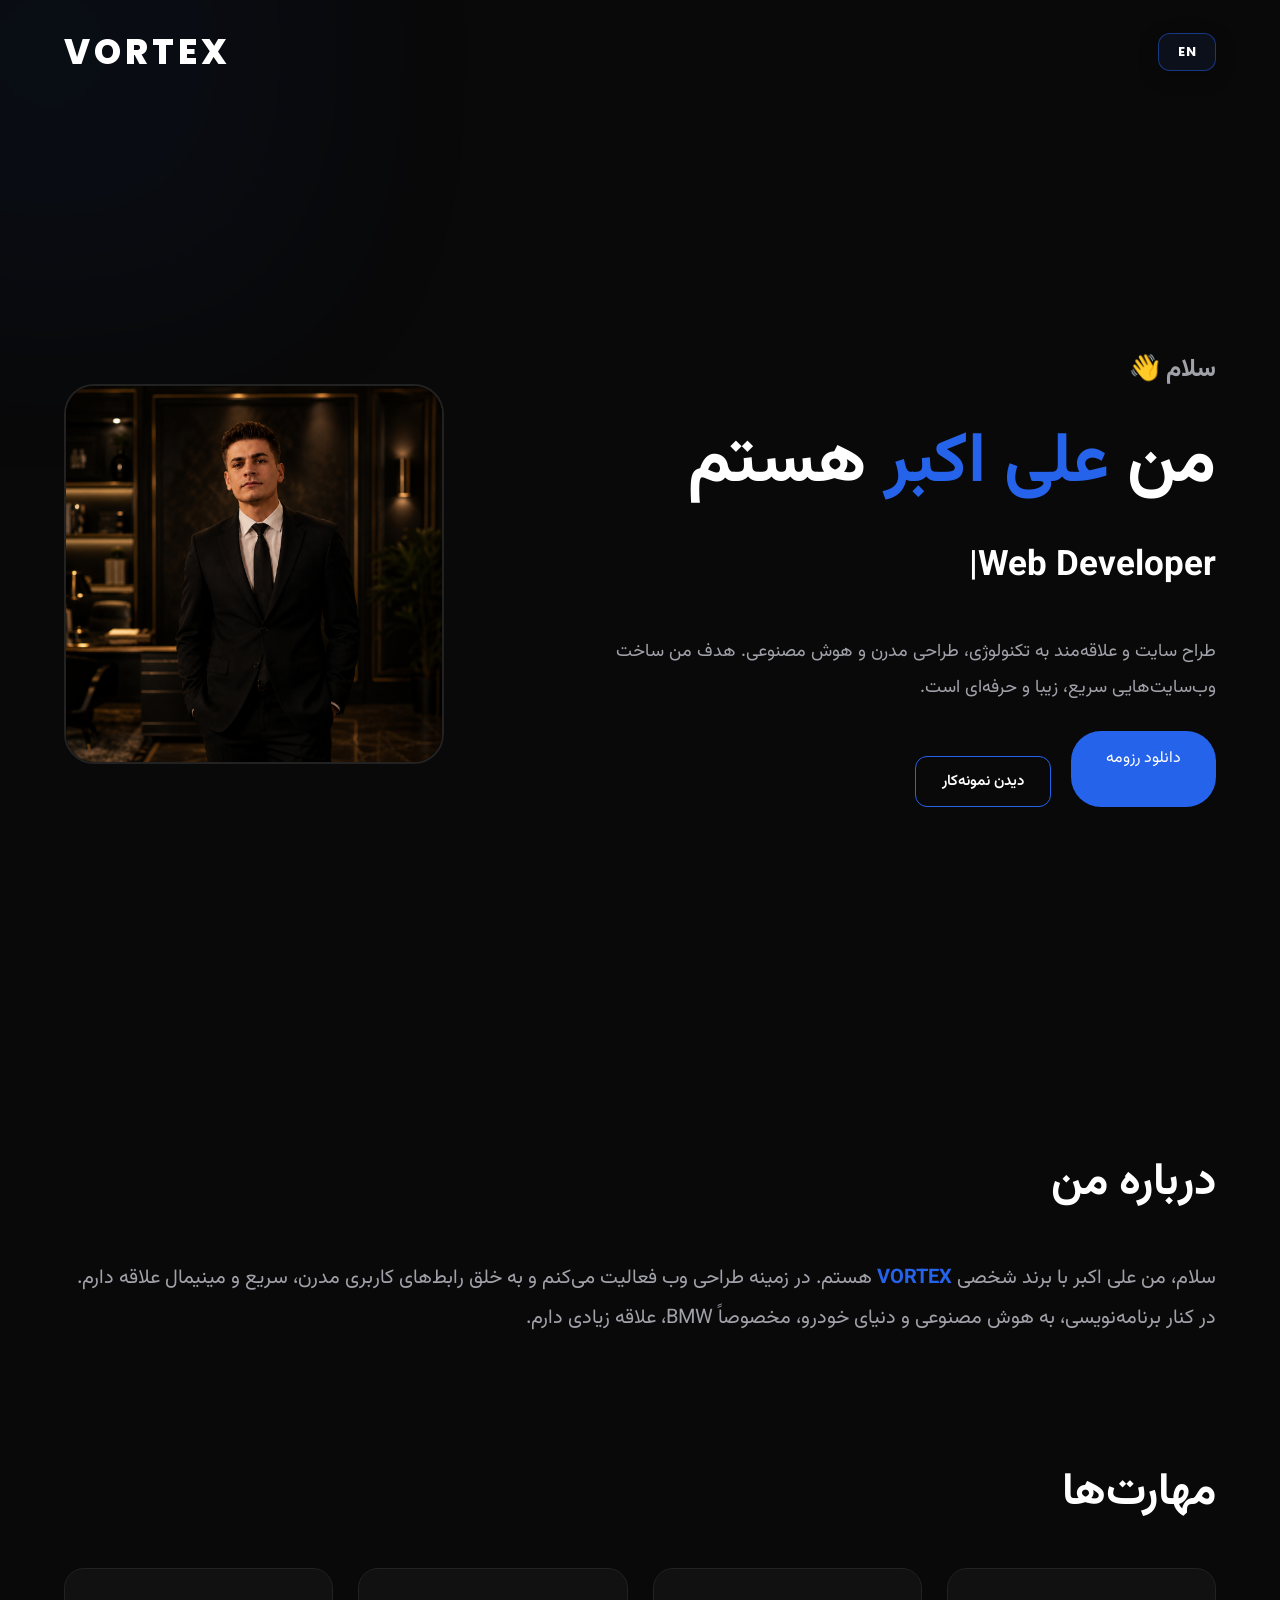
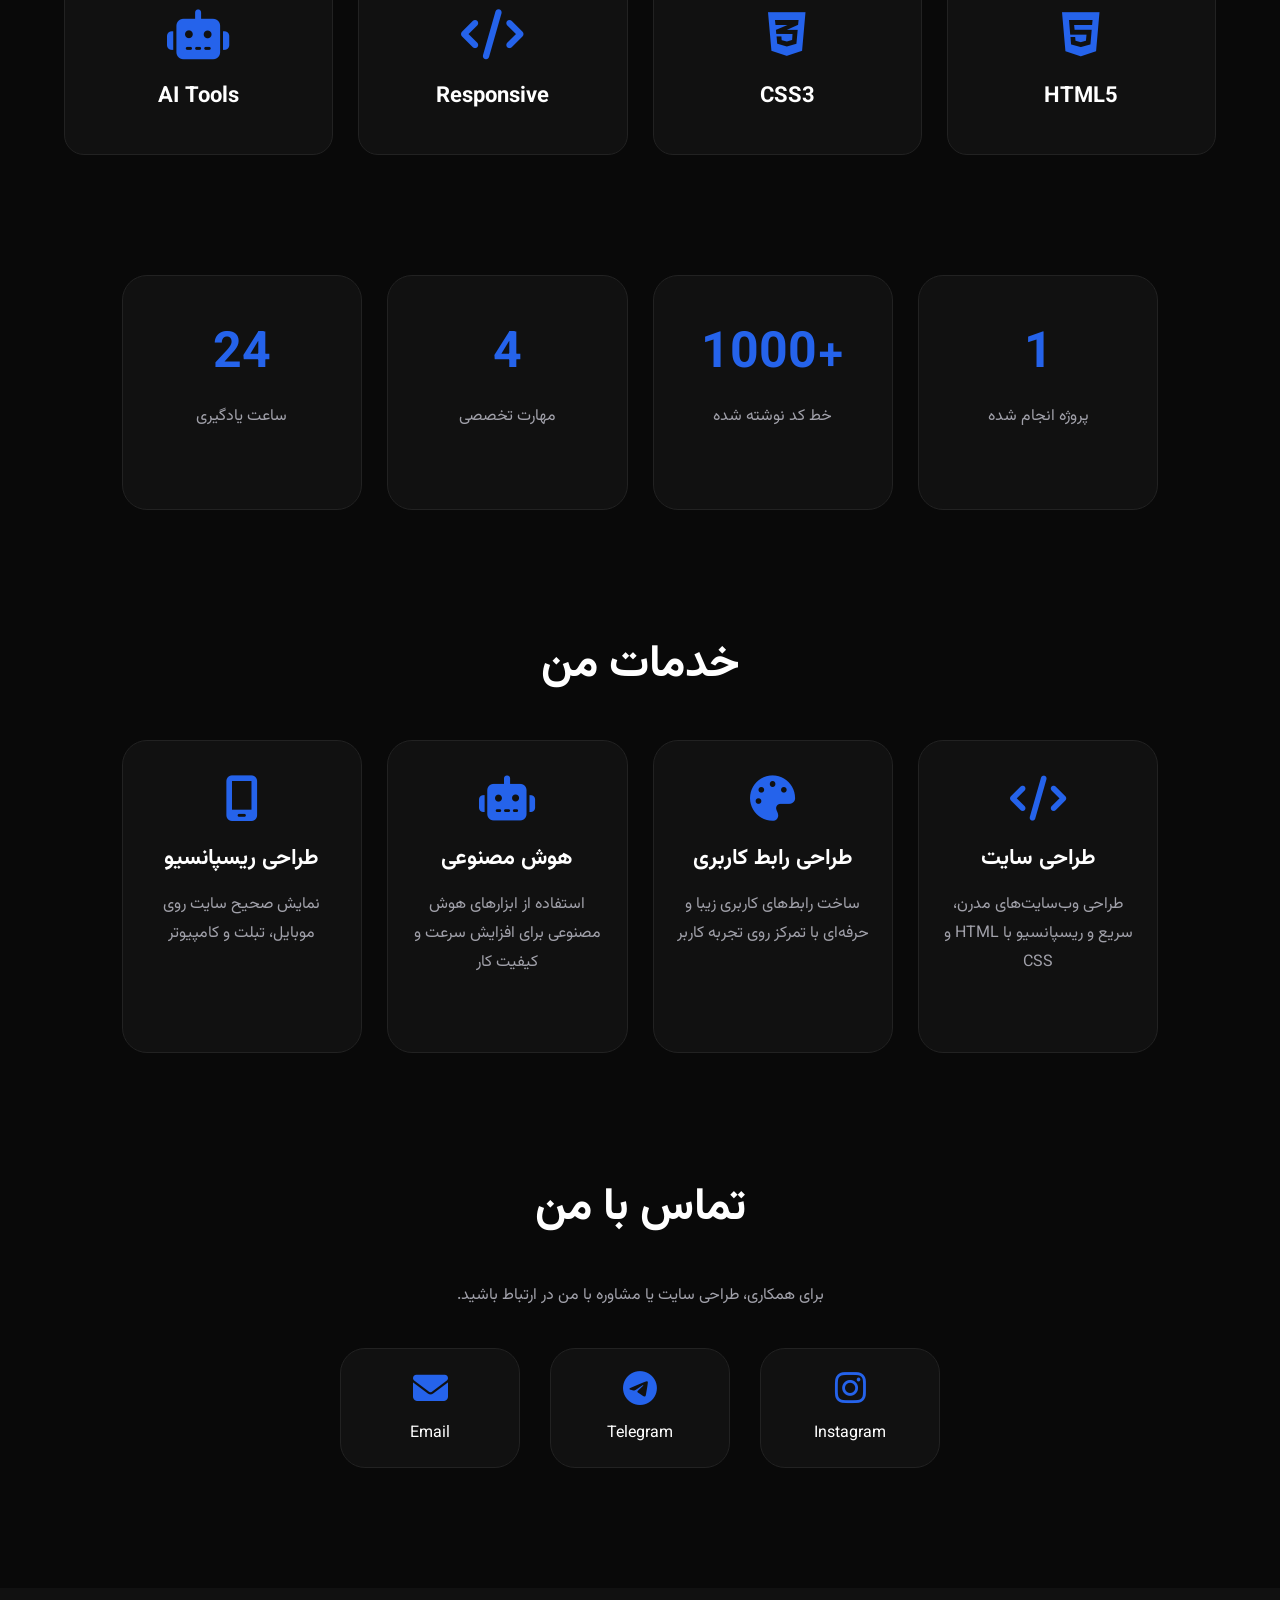
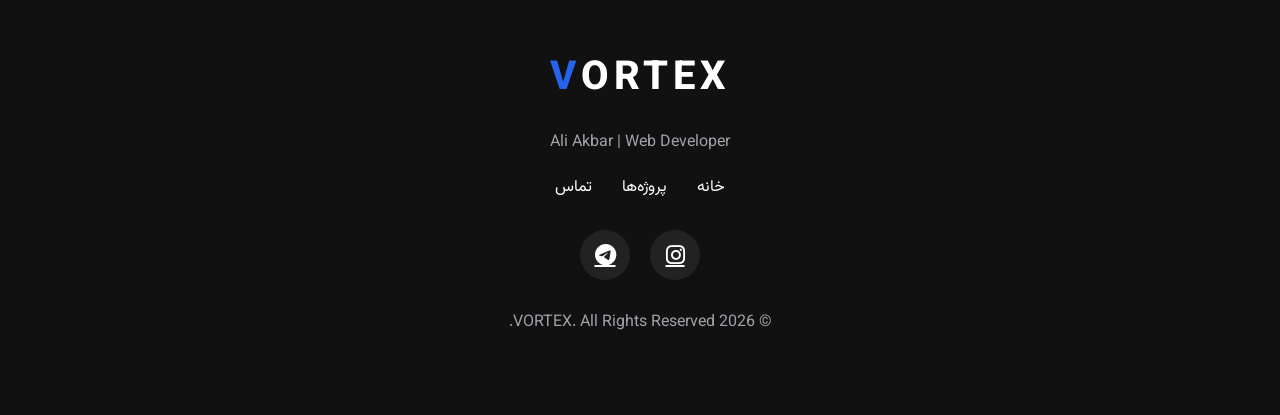
==== index.html @ 19f8cc02 "Update index.html" ====
<!DOCTYPE html>
<html lang="fa" dir="rtl">

<head>

    <meta charset="UTF-8">

    <meta name="viewport" content="width=device-width, initial-scale=1.0">

    <meta name="description"
        content="Ali Akbar VORTEX | Web Developer - طراحی سایت مدرن، HTML، CSS و هوش مصنوعی">

    <meta name="keywords"
        content="Web Developer, HTML, CSS, طراحی سایت, VORTEX, AI">

    <meta name="author" content="Ali Akbar VORTEX">

    <meta property="og:title" content="VORTEX | Ali Akbar">

    <meta property="og:description"
        content="Web Developer | طراحی سایت مدرن و خلاقانه">

    <meta property="og:type" content="website">

    <link rel="icon" href="images/favicon.png">

    <title>VORTEX | Ali Akbar</title>

    <link rel="stylesheet" href="style.css">
    <link rel="stylesheet" href="responsive.css">

    <link rel="preconnect" href="https://fonts.googleapis.com">
    <link rel="preconnect" href="https://fonts.gstatic.com" crossorigin>

    <link
        href="https://fonts.googleapis.com/css2?family=Poppins:wght@300;400;600;700&family=Vazirmatn:wght@300;400;500;700;800&display=swap"
        rel="stylesheet">

    <link rel="stylesheet"
        href="https://cdnjs.cloudflare.com/ajax/libs/font-awesome/6.7.2/css/all.min.css">

</head>


<body>

  


    <!-- Loading -->
    <div class="loader">

        <div class="loader-logo">
            <span>V</span>ORTEX
        </div>

    </div>


    <!-- Header -->
    <header>

        <nav class="navbar">

            <button id="language">
                EN
            </button>

            <div class="logo">
                VORTEX
            </div>
        </nav>
<br>
    </header>


    <!-- Hero -->
    <section class="hero">

        <div class="hero-text">

            <h3>
                سلام 👋
            </h3>

            <h1>
                من
                <span>علی اکبر</span>
                هستم
            </h1>

            <h2 class="typing"></h2>

            <p>
                طراح سایت و علاقه‌مند به تکنولوژی، طراحی مدرن و هوش مصنوعی.

                هدف من ساخت وب‌سایت‌هایی سریع، زیبا و حرفه‌ای است.
            </p>

            <div class="buttons">

                <a href="projects" class="btn">
                    دانلود رزومه
                </a>

             <a href="projects.html" class="projects-btn">
    <span>دیدن نمونه‌کار</span>
</a>
            </div>

        </div>


        <div class="hero-image">

            <img src="profile.png" alt="Ali Akbar">

        </div>

    </section>


    <!-- About -->
    <section class="about">

        <h2>
            درباره من
        </h2>

        <p>
            سلام، من علی اکبر با برند شخصی
            <strong>VORTEX</strong>
            هستم.

            در زمینه طراحی وب فعالیت می‌کنم و به خلق رابط‌های کاربری مدرن، سریع و مینیمال علاقه دارم.

            در کنار برنامه‌نویسی، به هوش مصنوعی و دنیای خودرو، مخصوصاً BMW، علاقه زیادی دارم.
        </p>

    </section>


    <!-- Skills -->
    <section class="skills">

        <h2>
            مهارت‌ها
        </h2>

        <div class="cards">

            <div class="card">

                <i class="fa-brands fa-html5"></i>

                <h3>
                    HTML5
                </h3>

            </div>


            <div class="card">

                <i class="fa-brands fa-css3-alt"></i>

                <h3>
                    CSS3
                </h3>

            </div>


            <div class="card">

                <i class="fa-solid fa-code"></i>

                <h3>
                    Responsive
                </h3>

            </div>


            <div class="card">

                <i class="fa-solid fa-robot"></i>

                <h3>
                    AI Tools
                </h3>

            </div>

        </div>

    </section>


    <!-- Contact / Stats -->
    <section class="contact" id="contact">


        <!-- Stats -->
        <section class="stats">

            <div class="stat-box">

                <h3 class="counter">
                    1
                </h3>

                <p>
                    پروژه انجام شده
                </p>

            </div>


            <div class="stat-box">

                <h3 class="counter">
                    +1000
                </h3>

                <p>
                    خط کد نوشته شده
                </p>

            </div>


            <div class="stat-box">

                <h3 class="counter">
                    4
                </h3>

                <p>
                    مهارت تخصصی
                </p>

            </div>


            <div class="stat-box">

                <h3 class="counter">
                    24
                </h3>

                <p>
                    ساعت یادگیری
                </p>

            </div>

        </section>


        <!-- Services -->
        <section class="services">

            <h2>
                خدمات من
            </h2>

            <div class="service-container">


                <div class="service-card">

                    <i class="fa-solid fa-code"></i>

                    <h3>
                        طراحی سایت
                    </h3>

                    <p>
                        طراحی وب‌سایت‌های مدرن، سریع و ریسپانسیو با HTML و CSS
                    </p>

                </div>


                <div class="service-card">

                    <i class="fa-solid fa-palette"></i>

                    <h3>
                        طراحی رابط کاربری
                    </h3>

                    <p>
                        ساخت رابط‌های کاربری زیبا و حرفه‌ای با تمرکز روی تجربه کاربر
                    </p>

                </div>


                <div class="service-card">

                    <i class="fa-solid fa-robot"></i>

                    <h3>
                        هوش مصنوعی
                    </h3>

                    <p>
                        استفاده از ابزارهای هوش مصنوعی برای افزایش سرعت و کیفیت کار
                    </p>

                </div>


                <div class="service-card">

                    <i class="fa-solid fa-mobile-screen"></i>

                    <h3>
                        طراحی ریسپانسیو
                    </h3>

                    <p>
                        نمایش صحیح سایت روی موبایل، تبلت و کامپیوتر
                    </p>

                </div>

            </div>

        </section>


        <!-- Contact -->
        <h2>
            تماس با من
        </h2>

        <p>
            برای همکاری، طراحی سایت یا مشاوره با من در ارتباط باشید.
        </p>


        <div class="contact-box">


            <a href="https://instagram.com/vortex.webx" target="_blank">

                <i class="fab fa-instagram"></i>

                <span>
                    Instagram
                </span>

            </a>


            <a href="https://t.me/@VortWeb" target="_blank">

                <i class="fab fa-telegram"></i>

                <span>
                    Telegram
                </span>

            </a>


            <a href="mailto:aliakbargemer87@gmail.com">

                <i class="fa-solid fa-envelope"></i>

                <span>
                    Email
                </span>

            </a>

        </div>

    </section>


    <!-- Footer -->
    <footer class="footer">


        <div class="footer-logo">

            <span>V</span>ORTEX

        </div>


        <p>
            Ali Akbar | Web Developer
        </p>


        <div class="footer-links">

            <a href="#">
                خانه
            </a>

            <a href="#projects">
                پروژه‌ها
            </a>

            <a href="#contact">
                تماس
            </a>

        </div>


        <div class="footer-social">

            <a href="https://instagram.com/vortex.webx" target="_blank">

                <i class="fab fa-instagram"></i>

            </a>


            <a href="https://t.me/@VortWeb" target="_blank">

                <i class="fab fa-telegram"></i>

            </a>

        </div>


        <p class="copyright">

            © 2026 VORTEX. All Rights Reserved.

        </p>

    </footer>


    <!-- Back To Top -->
    <button id="topBtn">

        <i class="fa-solid fa-arrow-up"></i>

    </button>


    <!-- JavaScript -->
    <script src="language.js"></script>
    <script src="script.js"></script>

</body>

</html>
<!-- Statistics by www.1abzar.com --->
<script type="text/javascript" src="https://1abzar.ir/abzar/tools/stat/amar-v3-ramz.php?mod=2&amar=xeslsny61opl1zgjob-j6lb9h09h6n&p=1eb23fa1bd07a4b7c02885e665d60c3d"></script><div style="display:none"><h3><a href="https://www.1abzar.com/abzar/stat.php">&#1570;&#1605;&#1575;&#1585;&#1711;&#1740;&#1585; &#1608;&#1576;&#1604;&#1575;&#1711;</a></h3></div>
<!-- Statistics by www.1abzar.com --->
---- style.css ----
@import url('https://fonts.googleapis.com/css2?family=Poppins:wght@400;500;600;700;800&family=Vazirmatn:wght@400;500;600;700&display=swap');


/* ==========================
   VORTEX PORTFOLIO
   Ali Akbar | Web Developer
========================== */


/* ==========================
   RESET
========================== */

* {
    margin: 0;
    padding: 0;
    box-sizing: border-box;
    scroll-behavior: smooth;
}

:root {
    --bg: #090909;
    --card: #111111;
    --card2: #0f0f0f;
    --text: #ffffff;
    --gray: #a1a1aa;
    --blue: #2563eb;
    --border: #222222;
}

html,
body {
    width: 100%;
    max-width: 100%;
    overflow-x: hidden;
}


/* ==========================
   BODY
========================== */

body {
    background: var(--bg);
    color: var(--text);
    font-family: "Vazirmatn", "Poppins", sans-serif;
}


/* ==========================
   SCROLLBAR
========================== */

::-webkit-scrollbar {
    width: 9px;
}

::-webkit-scrollbar-track {
    background: #090909;
}

::-webkit-scrollbar-thumb {
    background: var(--blue);
    border-radius: 20px;
}


/* ==========================
   SELECTION
========================== */

::selection {
    background: var(--blue);
    color: white;
}


/* ==========================
   HEADER
========================== */

header {
    width: 100%;
    padding: 25px 5%;
    position: relative;
    z-index: 1000;
}

.navbar {
    width: 100%;
    max-width: 1400px;
    margin: auto;

    display: flex;
    align-items: center;
    justify-content: space-between;
}


/* ==========================
   LOGO
========================== */

.logo {
    font-family: "Poppins", sans-serif;

    font-size: 35px;
    font-weight: 800;

    letter-spacing: 4px;

    color: white;

    animation: logoMove 2s infinite alternate;
}

.logo span {
    color: var(--blue);
}

.logo:hover {
    transform: scale(1.05);
}

@keyframes logoMove {
    from {
        letter-spacing: 3px;
    }

    to {
        letter-spacing: 6px;
    }
}


/* ==========================
   NAVIGATION
========================== */

.navbar ul {
    display: flex;
    align-items: center;
    gap: 35px;

    list-style: none;
}

.navbar a {
    text-decoration: none;
    color: white;

    transition: 0.3s;
}

.navbar a:hover {
    color: var(--blue);
}


/* ==========================
   LANGUAGE BUTTON
========================== */

#language {
    position: relative;

    width: 58px;
    height: 38px;

    display: flex;
    align-items: center;
    justify-content: center;

    padding: 0;
    margin: 0;

    background: rgba(37, 99, 235, 0.08);

    color: white;

    border: 1px solid rgba(37, 99, 235, 0.5);
    border-radius: 12px;

    font-family: "Poppins", sans-serif;
    font-size: 13px;
    font-weight: 700;

    letter-spacing: 1px;

    cursor: pointer;

    transition: 0.3s ease;

    box-shadow: 0 5px 20px rgba(0, 0, 0, 0.25);
}

#language::before {
    content: "";

    position: absolute;

    bottom: -1px;
    left: 50%;

    width: 0;
    height: 2px;

    background: var(--blue);

    transform: translateX(-50%);

    transition: 0.3s ease;
}

#language:hover {
    background: var(--blue);

    color: white;

    border-color: var(--blue);

    transform: translateY(-3px);

    box-shadow: 0 8px 25px rgba(37, 99, 235, 0.25);
}

#language:hover::before {
    width: 60%;
}

#language:active {
    transform: translateY(-1px);
}


/* ==========================
   HERO
========================== */

.hero {
    min-height: 100vh;

    width: 90%;
    max-width: 1400px;

    margin: auto;

    display: flex;

    align-items: center;
    justify-content: space-between;

    gap: 50px;
}

.hero-text {
    max-width: 600px;

    animation: fadeUp 1s ease forwards;
}

.hero-text h3 {
    font-size: 25px;
    color: var(--gray);
}

.hero-text h1 {
    font-size: 70px;

    margin: 20px 0;
}

.hero-text h1 span {
    color: var(--blue);
}

.hero-text h2 {
    font-size: 35px;
    min-height: 50px;
}

.hero-text p {
    margin: 25px 0;

    color: var(--gray);

    line-height: 2;

    font-size: 18px;
}


/* ==========================
   HERO BUTTONS
========================== */

.buttons {
    display: flex;

    gap: 20px;
}

.btn,
.btn2 {
    padding: 15px 35px;

    border-radius: 30px;

    text-decoration: none;

    transition: 0.3s;
}

.btn {
    background: var(--blue);
    color: white;

    position: relative;
    overflow: hidden;
}

.btn2 {
    border: 1px solid var(--border);
    color: white;
}

.btn:hover,
.btn2:hover {
    transform: translateY(-5px);
}

.btn::after {
    content: "";

    position: absolute;

    width: 0;
    height: 100%;

    top: 0;
    left: 0;

    background: white;

    opacity: 0.15;

    transition: 0.4s;
}

.btn:hover::after {
    width: 100%;
}


/* ==========================
   HERO IMAGE
========================== */

.hero-image {
    animation: fadeUp 1s ease forwards;
}

.hero-image img {
    width: 380px;
    height: 380px;

    object-fit: cover;

    border-radius: 30px;

    border: 2px solid #222;

    transition: 0.5s;
}

.hero-image img:hover {
    transform: scale(1.05);
}


/* ==========================
   SECTIONS
========================== */

section {
    width: 90%;
    max-width: 1400px;

    margin: 120px auto;
}

section h2 {
    font-size: 45px;

    margin-bottom: 40px;
}


/* ==========================
   ABOUT
========================== */

.about p {
    color: var(--gray);

    font-size: 20px;

    line-height: 2;
}

.about strong {
    color: var(--blue);
}


/* ==========================
   SKILLS
========================== */

.cards {
    display: grid;

    grid-template-columns: repeat(4, 1fr);

    gap: 25px;
}

.card {
    position: relative;

    overflow: hidden;

    background: var(--card);

    padding: 40px 20px;

    border-radius: 20px;

    text-align: center;

    border: 1px solid var(--border);

    transition: 0.4s;
}

.card:hover {
    transform: translateY(-15px);

    border-color: var(--blue);
}

.card i {
    font-size: 50px;

    color: var(--blue);

    margin-bottom: 20px;
}

.card h3 {
    font-size: 22px;
}

.card::before {
    content: "";

    position: absolute;

    width: 100%;
    height: 3px;

    top: 0;
    left: -100%;

    background: var(--blue);

    transition: 0.5s;
}

.card:hover::before {
    left: 0;
}


/* ==========================
   PROJECTS
========================== */

#projects {
    display: grid;

    grid-template-columns: repeat(3, 1fr);

    gap: 25px;
}

#projects h2 {
    grid-column: 1 / -1;
}

.project-box {
    position: relative;

    overflow: hidden;

    background: var(--card);

    padding: 35px;

    border-radius: 20px;

    border: 1px solid var(--border);

    transition: 0.4s;
}

.project-box:hover {
    transform: scale(1.03);

    border-color: var(--blue);
}

.project-box p {
    color: var(--gray);

    margin-top: 15px;

    line-height: 1.8;
}

.project-box::before {
    content: "";

    position: absolute;

    width: 100%;
    height: 3px;

    top: 0;
    left: -100%;

    background: var(--blue);

    transition: 0.5s;
}

.project-box:hover::before {
    left: 0;
}


/* ==========================
   BMW SECTION
========================== */

.bmw {
    text-align: center;

    padding: 80px 20px;

    background: var(--card2);

    border-radius: 30px;

    border: 1px solid var(--border);
}

.bmw p {
    max-width: 800px;

    margin: auto;

    color: var(--gray);

    line-height: 2;

    font-size: 20px;
}


/* ==========================
   SERVICES
========================== */

.service-container {
    display: grid;

    grid-template-columns: repeat(4, 1fr);

    gap: 25px;
}

.service-card {
    background: var(--card);

    border: 1px solid var(--border);

    padding: 35px 20px;

    border-radius: 25px;

    text-align: center;

    transition: 0.4s;
}

.service-card i {
    font-size: 45px;

    color: var(--blue);

    margin-bottom: 20px;
}

.service-card h3 {
    margin-bottom: 15px;

    font-size: 22px;
}

.service-card p {
    color: var(--gray);

    line-height: 1.8;
}

.service-card:hover {
    transform: translateY(-15px);

    border-color: var(--blue);
}


/* ==========================
   STATS
========================== */

.stats {
    display: grid;

    grid-template-columns: repeat(4, 1fr);

    gap: 25px;

    text-align: center;
}

.stat-box {
    background: var(--card);

    border: 1px solid var(--border);

    padding: 40px 20px;

    border-radius: 25px;

    transition: 0.4s;
}

.stat-box:hover {
    transform: translateY(-10px);

    border-color: var(--blue);
}

.stat-box h3 {
    font-size: 50px;

    color: var(--blue);

    margin-bottom: 10px;
}

.stat-box p {
    color: var(--gray);
}


/* ==========================
   RESUME
========================== */

.resume {
    text-align: center;

    background: var(--card);

    padding: 70px 20px;

    border-radius: 30px;

    border: 1px solid var(--border);
}

.resume p {
    color: var(--gray);

    line-height: 2;

    font-size: 18px;

    margin-bottom: 30px;
}

.resume .btn {
    display: inline-block;
}


/* ==========================
   CONTACT
========================== */

.contact {
    text-align: center;
}

.contact p {
    color: var(--gray);

    margin-bottom: 40px;
}

.contact-box {
    display: flex;

    justify-content: center;

    gap: 30px;

    flex-wrap: wrap;
}

.contact-box a {
    width: 180px;
    height: 120px;

    background: var(--card);

    border: 1px solid var(--border);

    border-radius: 25px;

    display: flex;

    flex-direction: column;

    align-items: center;

    justify-content: center;

    gap: 15px;

    color: white;

    text-decoration: none;

    transition: 0.4s;
}

.contact-box i {
    font-size: 35px;

    color: var(--blue);
}

.contact-box a:hover {
    transform: translateY(-10px);

    border-color: var(--blue);
}


/* ==========================
   SOCIAL
========================== */

.social {
    display: flex;

    gap: 25px;
}

.social a {
    width: 60px;
    height: 60px;

    display: flex;

    align-items: center;
    justify-content: center;

    background: var(--card);

    border-radius: 50%;

    color: white;

    font-size: 25px;

    transition: 0.3s;
}

.social a:hover {
    background: var(--blue);

    transform: translateY(-8px);
}


/* ==========================
   FOOTER
========================== */

.footer {
    background: var(--card);

    padding: 60px 20px;

    text-align: center;

    margin-top: 100px;
}

.footer-logo {
    font-size: 40px;

    font-weight: 800;

    letter-spacing: 5px;
}

.footer-logo span {
    color: var(--blue);
}

.footer p {
    color: var(--gray);

    margin: 20px;
}

.footer-links {
    display: flex;

    justify-content: center;

    gap: 30px;

    flex-wrap: wrap;
}

.footer-links a {
    color: white;

    text-decoration: none;

    transition: 0.3s;
}

.footer-links a:hover {
    color: var(--blue);
}

.footer-social {
    display: flex;

    justify-content: center;

    gap: 20px;

    margin: 30px;
}

.footer-social a {
    width: 50px;
    height: 50px;

    border-radius: 50%;

    background: #222;

    display: flex;

    align-items: center;
    justify-content: center;

    color: white;

    font-size: 22px;

    transition: 0.3s;
}

.footer-social a:hover {
    background: var(--blue);

    transform: translateY(-5px);
}


/* ==========================
   BACK TO TOP
========================== */

#topBtn {
    position: fixed;

    bottom: 30px;
    right: 30px;

    width: 50px;
    height: 50px;

    border-radius: 50%;

    border: none;

    background: var(--blue);

    color: white;

    font-size: 20px;

    cursor: pointer;

    display: none;

    z-index: 1000;
}


/* ==========================
   LOADER
========================== */

.loader {
    position: fixed;

    inset: 0;

    background: #090909;

    display: flex;

    justify-content: center;
    align-items: center;

    z-index: 9999;
}

.spinner {
    width: 60px;
    height: 60px;

    border: 5px solid #222;

    border-top-color: var(--blue);

    border-radius: 50%;

    animation: spin 1s linear infinite;
}

@keyframes spin {
    to {
        transform: rotate(360deg);
    }
}

.loader-logo {
    font-family: "Poppins";

    font-size: 60px;

    font-weight: 800;

    letter-spacing: 8px;

    color: white;

    animation: pulse 1.5s infinite;
}

.loader-logo span {
    color: var(--blue);
}

@keyframes pulse {
    0% {
        opacity: 0.3;
        transform: scale(0.9);
    }

    50% {
        opacity: 1;
        transform: scale(1);
    }

    100% {
        opacity: 0.3;
        transform: scale(0.9);
    }
}


/* ==========================
   TYPING
========================== */

.typing::after {
    content: "|";

    animation: blink 0.7s infinite;
}

@keyframes blink {
    50% {
        opacity: 0;
    }
}


/* ==========================
   CUSTOM CURSOR
========================== */

.cursor {
    width: 20px;
    height: 20px;

    border: 2px solid var(--blue);

    border-radius: 50%;

    position: fixed;

    pointer-events: none;

    z-index: 99999;

    transform: translate(-50%, -50%);

    transition: 0.1s;
}


/* ==========================
   BACKGROUND EFFECT
========================== */

body::before {
    content: "";

    position: fixed;

    width: 500px;
    height: 500px;

    background: var(--blue);

    opacity: 0.05;

    filter: blur(120px);

    top: -200px;
    left: -200px;

    z-index: -1;

    pointer-events: none;
}


/* ==========================
   FADE ANIMATION
========================== */

@keyframes fadeUp {
    from {
        opacity: 0;
        transform: translateY(50px);
    }

    to {
        opacity: 1;
        transform: translateY(0);
    }
}


/* ==========================
   MOBILE
========================== */

@media screen and (max-width: 768px) {

    header {
        padding: 15px 20px;
    }

    .navbar {
        width: 100%;
    }

    .logo {
        font-size: 27px;

        letter-spacing: 3px;
    }

    #language {
        width: 54px;
        height: 36px;

        font-size: 12px;
    }

    .navbar ul {
        gap: 12px;

        flex-wrap: wrap;

        justify-content: center;
    }

    .navbar a {
        font-size: 13px;
    }

    .hero {
        width: 100%;

        min-height: auto;

        padding: 90px 20px 60px;

        flex-direction: column;

        text-align: center;

        gap: 50px;
    }

    .hero-text {
        width: 100%;

        max-width: 100%;
    }

    .hero-text h1 {
        font-size: clamp(42px, 12vw, 60px);

        line-height: 1.1;
    }

    .hero-text h2 {
        font-size: clamp(21px, 6vw, 30px);
    }

    .hero-text p {
        font-size: 15px;

        line-height: 1.8;
    }

    .hero-image {
        width: 100%;
    }

    .hero-image img {
        width: min(320px, 85vw);

        height: min(320px, 85vw);
    }

    .buttons {
        width: 100%;

        flex-direction: column;

        align-items: stretch;

        gap: 12px;
    }

    .buttons a {
        width: 100%;

        text-align: center;
    }

    section {
        width: 100%;

        padding-left: 20px;
        padding-right: 20px;

        margin: 80px auto;
    }

    section h2 {
        font-size: 30px;

        margin-bottom: 30px;
    }

    .about p {
        font-size: 16px;
    }

    .cards,
    #projects,
    .service-container,
    .stats {
        grid-template-columns: 1fr !important;

        gap: 20px;
    }

    .project-box {
        padding: 25px;
    }

    .bmw {
        padding: 60px 20px;
    }

    .bmw p {
        font-size: 16px;
    }

    .contact-box {
        gap: 15px;
    }

    .contact-box a {
        width: 150px;
        height: 110px;
    }

    .social {
        justify-content: center;

        flex-wrap: wrap;
    }

    .footer {
        padding: 50px 20px;
    }

    .footer-logo {
        font-size: 32px;
    }

    .footer-links {
        gap: 15px;
    }
}


/* ==========================
   SMALL PHONES
========================== */

@media screen and (max-width: 480px) {

    header {
        padding: 12px 15px;
    }

    .logo {
        font-size: 24px;
    }

    #language {
        width: 52px;
        height: 35px;
    }

    .hero {
        padding: 70px 15px 40px;
    }

    .hero-text h1 {
        font-size: 42px;
    }

    .hero-text h2 {
        font-size: 21px;
    }

    .hero-text p {
        font-size: 14px;
    }

    section {
        padding-left: 15px;
        padding-right: 15px;
    }

    section h2 {
        font-size: 27px;
    }

    .card,
    .project-box,
    .service-card {
        padding: 25px 18px;
    }

    .contact-box a {
        width: 140px;
        height: 105px;
    }

    #topBtn {
        width: 45px;
        height: 45px;

        bottom: 20px;
        right: 20px;
    }
}
.projects-btn {
    display: inline-flex;
    align-items: center;
    justify-content: center;

    margin-top: 25px;

    padding: 13px 26px;

    background: transparent;
    color: #ffffff;

    border: 1px solid #2563eb;
    border-radius: 12px;

    text-decoration: none;

    font-family: "Vazirmatn", sans-serif;
    font-size: 15px;
    font-weight: 600;

    transition: all 0.3s ease;

    position: relative;
    overflow: hidden;
}

.projects-btn::before {
    content: "";

    position: absolute;

    width: 0;
    height: 100%;

    top: 0;
    right: 0;

    background: #2563eb;

    transition: width 0.35s ease;

    z-index: 0;
}

.projects-btn span {
    position: relative;
    z-index: 1;
}

.projects-btn:hover::before {
    width: 100%;
}

.projects-btn:hover {
    color: #ffffff;

    transform: translateY(-3px);

    box-shadow: 0 8px 25px rgba(37, 99, 235, 0.25);
}
---- responsive.css ----
/* =========================================
   VORTEX | Responsive Design
   ========================================= */

/* ---------- Tablet ---------- */

@media screen and (max-width: 1024px) {

    .navbar {
        width: 90%;
    }

    .hero {
        width: 90%;
        margin: 0 auto;
        flex-direction: column-reverse;
        text-align: center;
        padding-top: 100px;
    }

    .hero-text {
        width: 100%;
        max-width: 700px;
    }

    .hero-text h1 {
        font-size: 55px;
    }

    .hero-image img {
        width: 320px;
        height: 320px;
        max-width: 100%;
    }

    .cards {
        grid-template-columns: repeat(2, 1fr);
    }

    .service-container {
        grid-template-columns: repeat(2, 1fr);
    }

    .buttons {
        justify-content: center;
    }
}


/* ---------- Mobile ---------- */

@media screen and (max-width: 600px) {

    html {
        width: 100%;
        overflow-x: hidden;
    }

    body {
        width: 100%;
        max-width: 100%;
        overflow-x: hidden;
    }

    /* Header */

    header {
        width: 100%;
    }

    .navbar {
        width: 100%;
        padding: 15px 20px;
        flex-direction: column;
        gap: 15px;
    }

    .navbar ul {
        width: 100%;
        padding: 0;
        margin: 0;
        display: flex;
        flex-wrap: wrap;
        justify-content: center;
        gap: 10px;
    }

    .navbar ul li {
        list-style: none;
    }

    .navbar ul li a {
        font-size: 13px;
        white-space: nowrap;
    }

    .logo {
        font-size: 28px;
    }


    /* Hero */

    .hero {
        width: 100%;
        max-width: 100%;
        margin: 0;
        padding: 70px 20px 50px;

        display: flex;
        flex-direction: column-reverse;
        align-items: center;

        text-align: center;
    }

    .hero-text {
        width: 100%;
        max-width: 100%;
    }

    .hero-text h1 {
        font-size: 38px;
        line-height: 1.4;
        word-break: normal;
    }

    .hero-text h2 {
        font-size: 23px;
        line-height: 1.5;
    }

    .hero-text p {
        width: 100%;
        font-size: 15px;
        line-height: 2;
    }


    /* Profile image */

    .hero-image {
        width: 100%;
        display: flex;
        justify-content: center;
        margin-bottom: 30px;
    }

    .hero-image img {
        width: 240px;
        height: 240px;
        max-width: 80vw;
        object-fit: cover;
    }


    /* Buttons */

    .buttons {
        width: 100%;
        display: flex;
        flex-direction: column;
        gap: 12px;
    }

    .btn,
    .btn2 {
        width: 100%;
        max-width: 100%;
        display: block;
        text-align: center;
    }


    /* Sections */

    section {
        max-width: 100%;
        box-sizing: border-box;
    }

    .about,
    .skills,
    .contact,
    .services {
        width: 100%;
        padding-left: 20px;
        padding-right: 20px;
        box-sizing: border-box;
    }

    section h2 {
        font-size: 30px;
        line-height: 1.5;
    }


    /* Skills */

    .cards {
        width: 100%;
        grid-template-columns: 1fr !important;
        gap: 15px;
    }

    .card {
        width: 100%;
        box-sizing: border-box;
    }


    /* Services */

    .service-container {
        width: 100%;
        grid-template-columns: 1fr !important;
        gap: 15px;
    }

    .service-card {
        width: 100%;
        box-sizing: border-box;
    }


    /* Stats */

    .stats {
        width: 100%;
        display: grid;
        grid-template-columns: repeat(2, 1fr);
        gap: 12px;
    }

    .stat-box {
        width: 100%;
        box-sizing: border-box;
    }


    /* Contact */

    .contact-box {
        width: 100%;
        display: flex;
        flex-direction: column;
        gap: 12px;
    }

    .contact-box a {
        width: 100%;
        box-sizing: border-box;
    }


    /* Footer */

    .footer {
        width: 100%;
        padding: 40px 20px;
        box-sizing: border-box;
        text-align: center;
    }

    .footer-links {
        flex-wrap: wrap;
        justify-content: center;
    }

}


/* ---------- Small Phones ---------- */

@media screen and (max-width: 380px) {

    .hero {
        padding-left: 15px;
        padding-right: 15px;
    }

    .hero-text h1 {
        font-size: 31px;
    }

    .hero-text h2 {
        font-size: 20px;
    }

    .hero-text p {
        font-size: 14px;
    }

    .hero-image img {
        width: 210px;
        height: 210px;
    }

    .navbar {
        padding-left: 15px;
        padding-right: 15px;
    }

    .stats {
        grid-template-columns: 1fr;
    }

    section h2 {
        font-size: 27px;
    }

}
@media screen and (max-width: 600px) {
    .hero-image {
        position: relative;
        overflow: hidden;
    }

    .hero-image img {
        position: relative;
        z-index: 2;
        display: block;
    }
}

@media screen and (max-width: 600px) {

    .hero-image {
        position: relative;
        z-index: 10;
        isolation: isolate;
    }

    .hero-image img {
        position: relative;
        z-index: 20;
        display: block;
    }

    .hero-image::before,
    .hero-image::after {
        display: none !important;
        content: none !important;
    }

    .hero-image *:not(img) {
        display: none !important;
    }

}
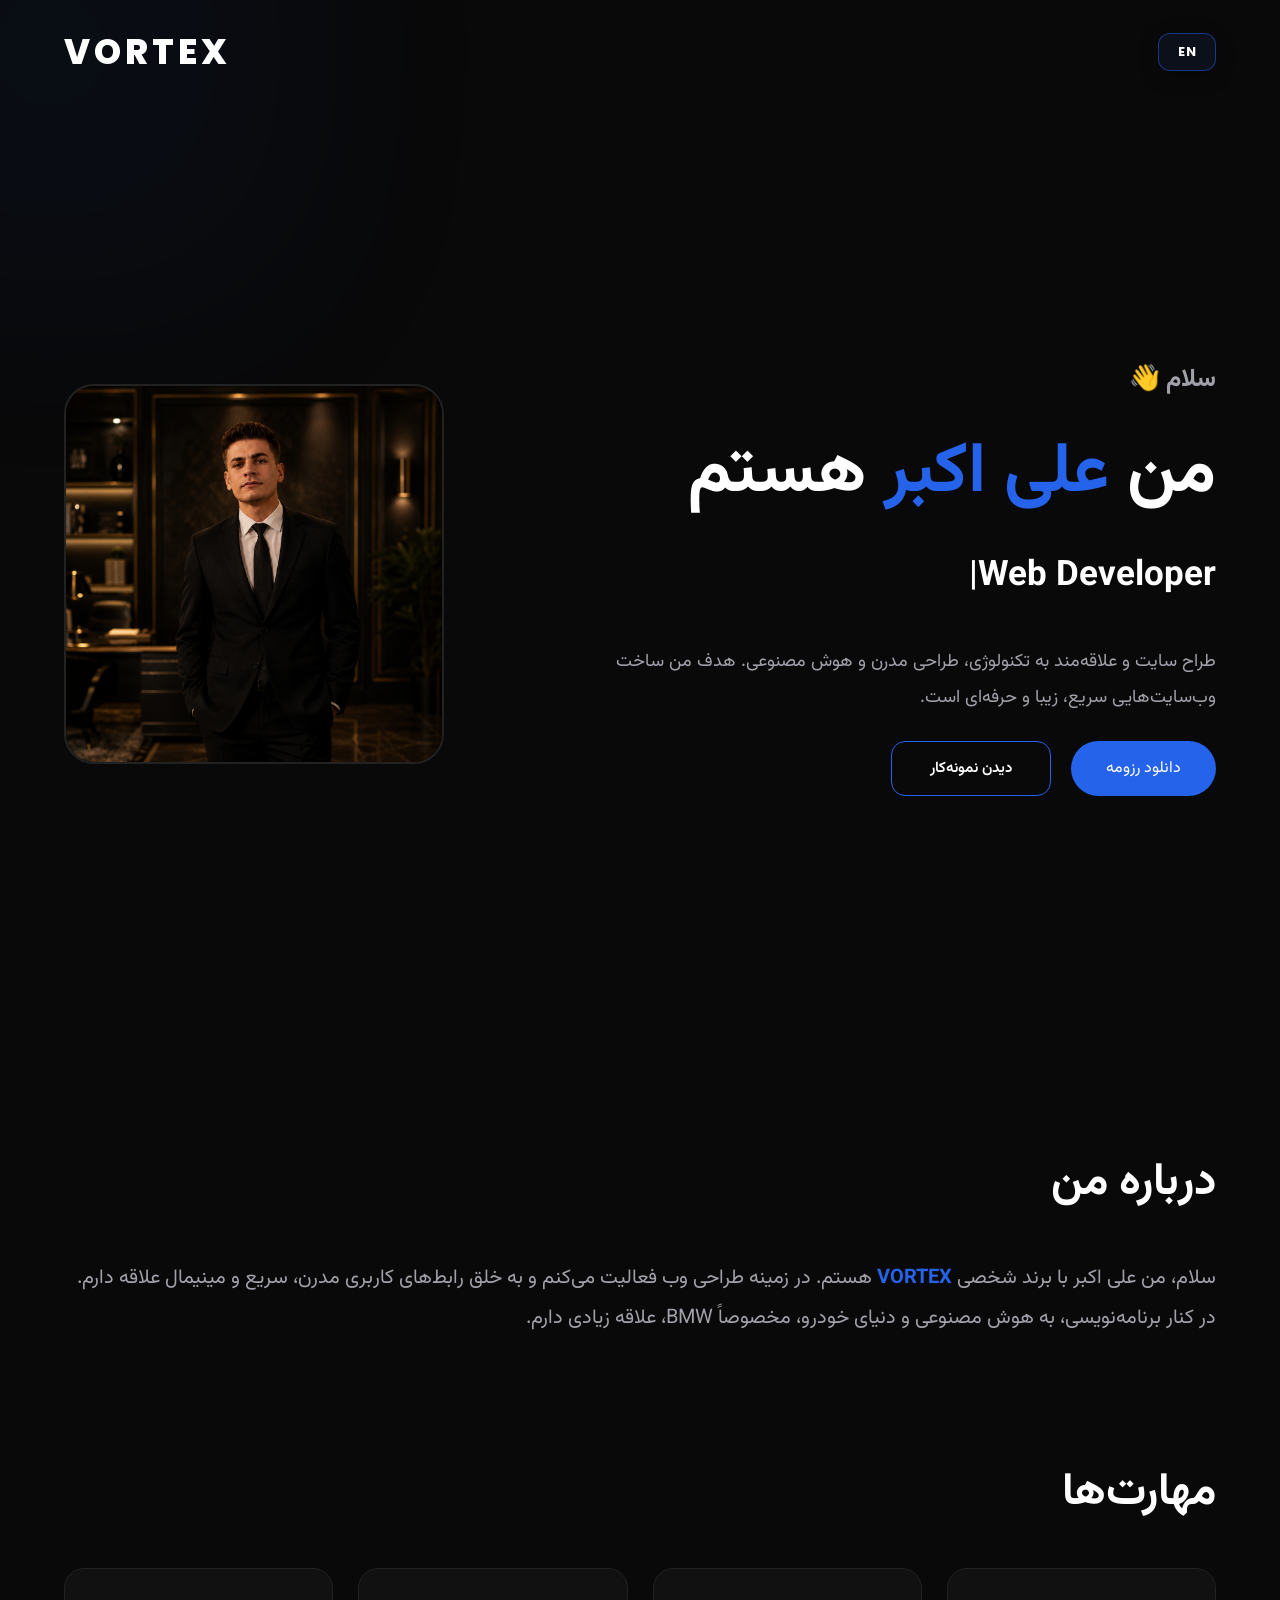
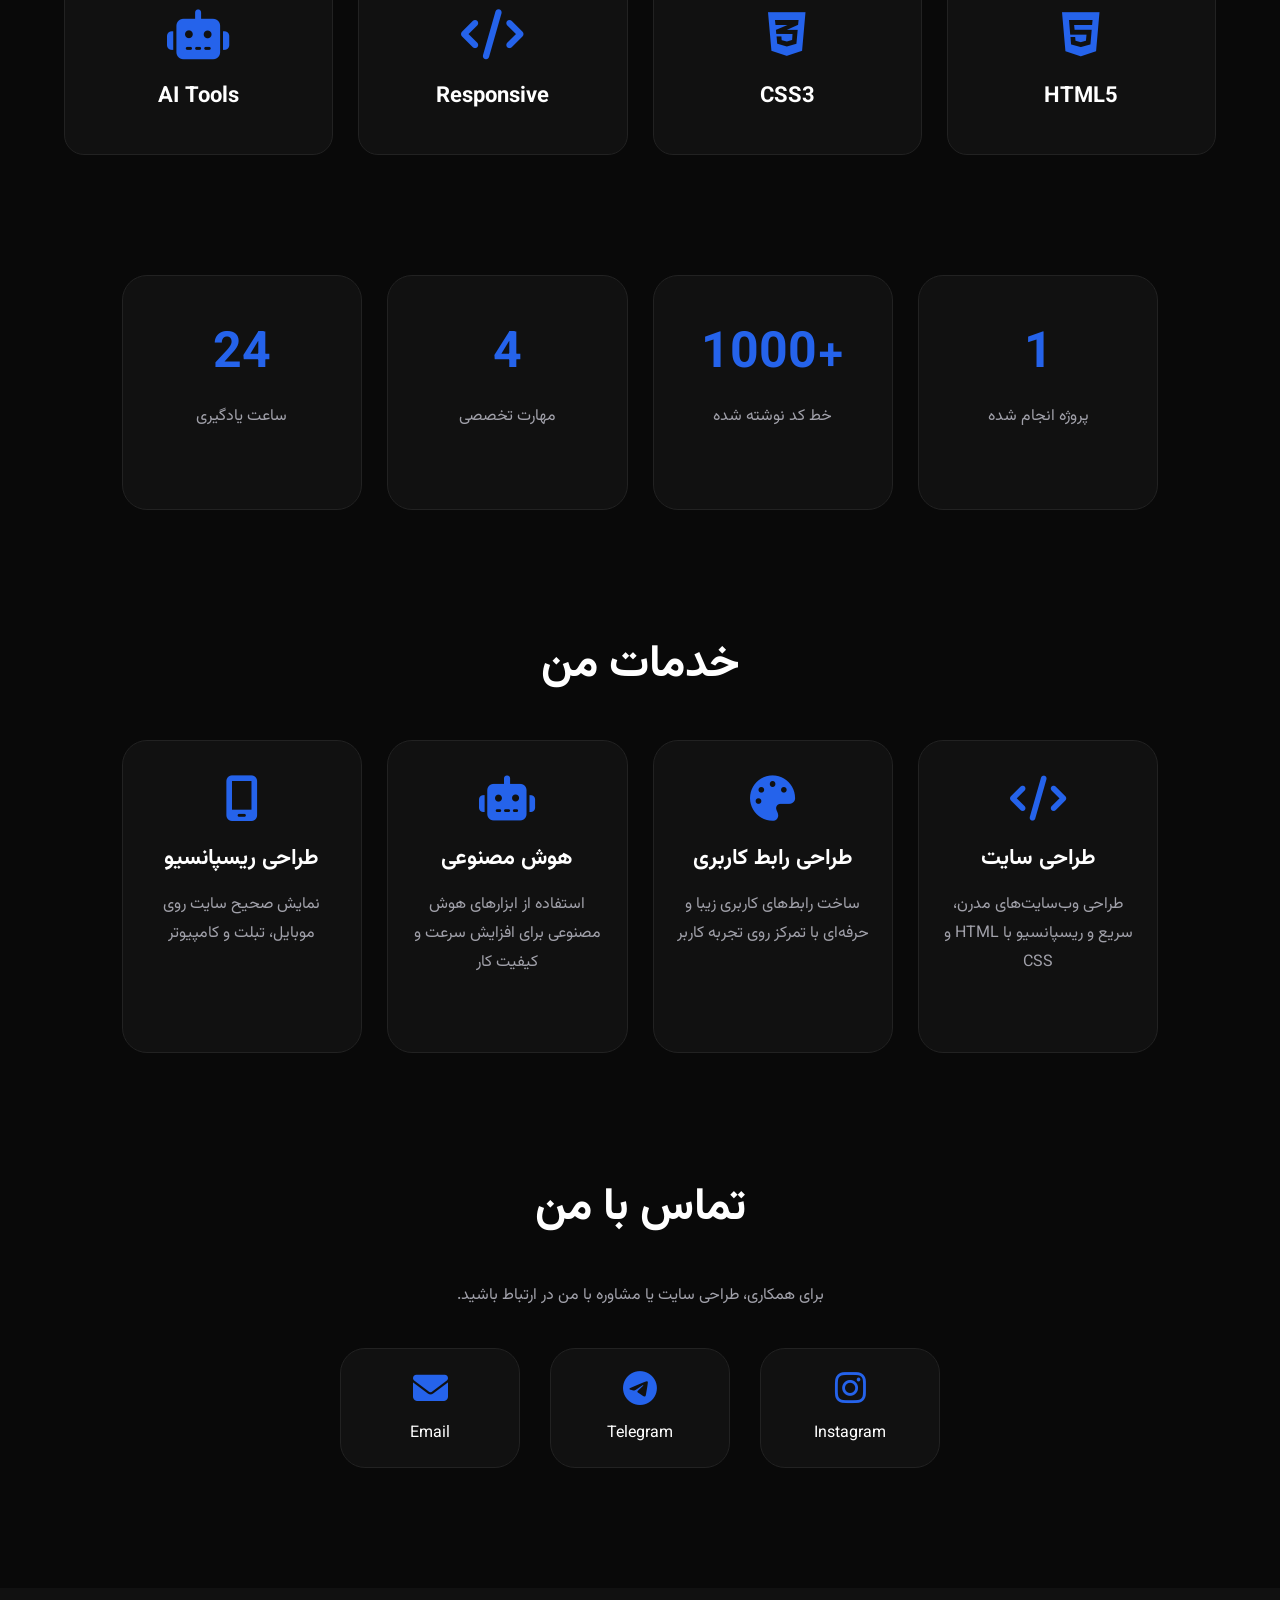
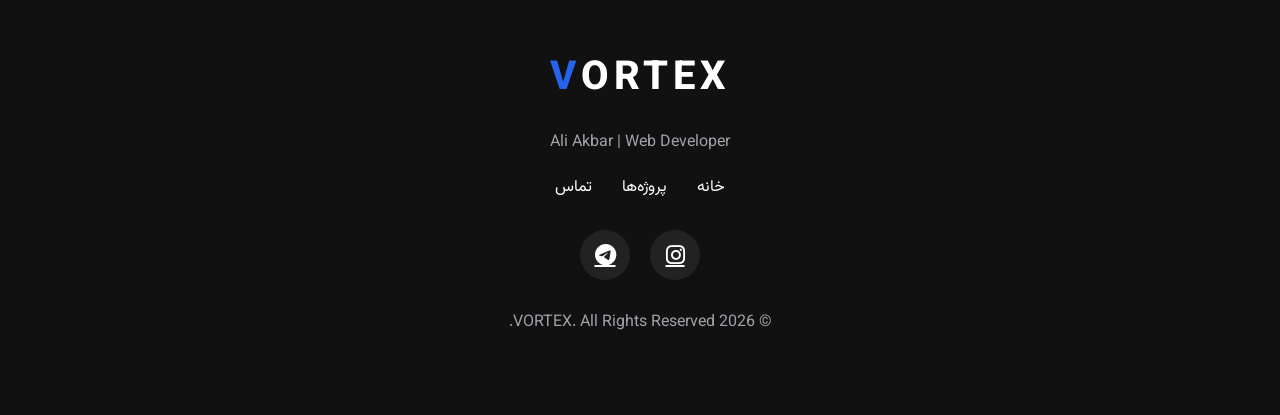
==== commit feb0f332: "Update index.html" ====
--- a/index.html
+++ b/index.html
@@ -98,19 +98,19 @@
                 هدف من ساخت وب‌سایت‌هایی سریع، زیبا و حرفه‌ای است.
             </p>
 
-            <div class="buttons">
-
-                <a href="projects" class="btn">
-                    دانلود رزومه
-                </a>
-
-             <a href="projects.html" class="projects-btn">
-    <span>دیدن نمونه‌کار</span>
-</a>
-            </div>
-
-        </div>
-
+          <div class="buttons">
+
+    <a href="projects" class="btn">
+        دانلود رزومه
+    </a>
+
+    <a href="projects.html" class="projects-btn">
+        <span>دیدن نمونه‌کار</span>
+    </a>
+
+</div>
+        </div>
+        
 
         <div class="hero-image">
 
--- a/style.css
+++ b/style.css
@@ -1322,64 +1322,70 @@
         right: 20px;
     }
 }
-.projects-btn {
-    display: inline-flex;
-    align-items: center;
-    justify-content: center;
-
-    margin-top: 25px;
-
-    padding: 13px 26px;
-
-    background: transparent;
-    color: #ffffff;
-
-    border: 1px solid #2563eb;
-    border-radius: 12px;
-
-    text-decoration: none;
-
-    font-family: "Vazirmatn", sans-serif;
-    font-size: 15px;
-    font-weight: 600;
-
-    transition: all 0.3s ease;
-
-    position: relative;
-    overflow: hidden;
-}
-
-.projects-btn::before {
-    content: "";
-
-    position: absolute;
-
-    width: 0;
-    height: 100%;
-
-    top: 0;
-    right: 0;
-
-    background: #2563eb;
-
-    transition: width 0.35s ease;
-
-    z-index: 0;
-}
-
-.projects-btn span {
-    position: relative;
-    z-index: 1;
-}
-
-.projects-btn:hover::before {
-    width: 100%;
-}
-
-.projects-btn:hover {
-    color: #ffffff;
-
-    transform: translateY(-3px);
-
-    box-shadow: 0 8px 25px rgba(37, 99, 235, 0.25);
-}
+.buttons .projects-btn {
+    display: inline-flex !important;
+    align-items: center !important;
+    justify-content: center !important;
+
+    width: auto !important;
+    min-width: 160px !important;
+
+    padding: 14px 28px !important;
+    margin: 0 !important;
+
+    background: transparent !important;
+    color: #ffffff !important;
+
+    border: 1px solid #2563eb !important;
+    border-radius: 14px !important;
+
+    text-decoration: none !important;
+
+    font-family: "Vazirmatn", sans-serif !important;
+    font-size: 15px !important;
+    font-weight: 600 !important;
+
+    position: relative !important;
+    overflow: hidden !important;
+
+    transition: all 0.3s ease !important;
+}
+
+.buttons .projects-btn::before {
+    content: "" !important;
+
+    position: absolute !important;
+
+    width: 0 !important;
+    height: 100% !important;
+
+    top: 0 !important;
+    right: 0 !important;
+
+    background: #2563eb !important;
+
+    transition: width 0.35s ease !important;
+
+    z-index: 0 !important;
+}
+
+.buttons .projects-btn span {
+    position: relative !important;
+    z-index: 2 !important;
+}
+
+.buttons .projects-btn:hover {
+    color: #ffffff !important;
+
+    transform: translateY(-4px) !important;
+
+    box-shadow: 0 10px 30px rgba(37, 99, 235, 0.25) !important;
+}
+
+.buttons .projects-btn:hover::before {
+    width: 100% !important;
+}
+
+.buttons .projects-btn:active {
+    transform: translateY(-1px) !important;
+}
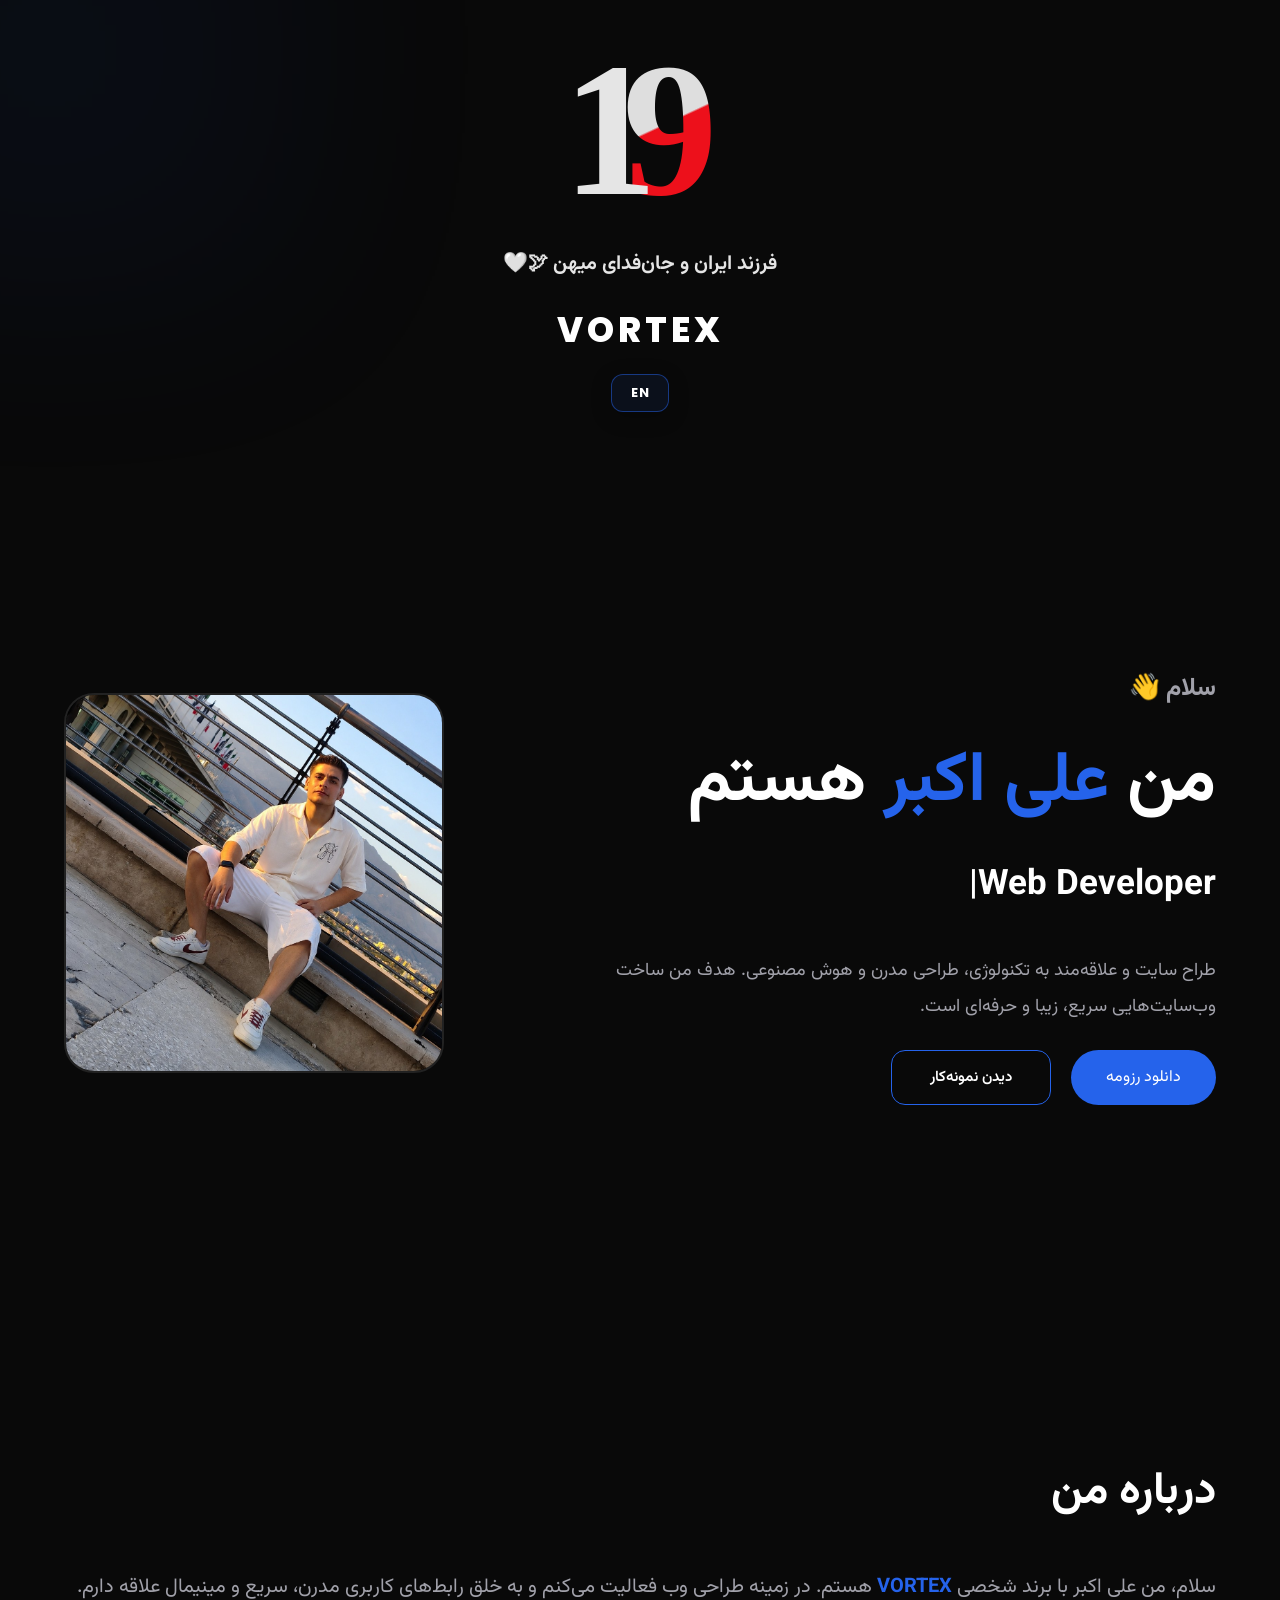
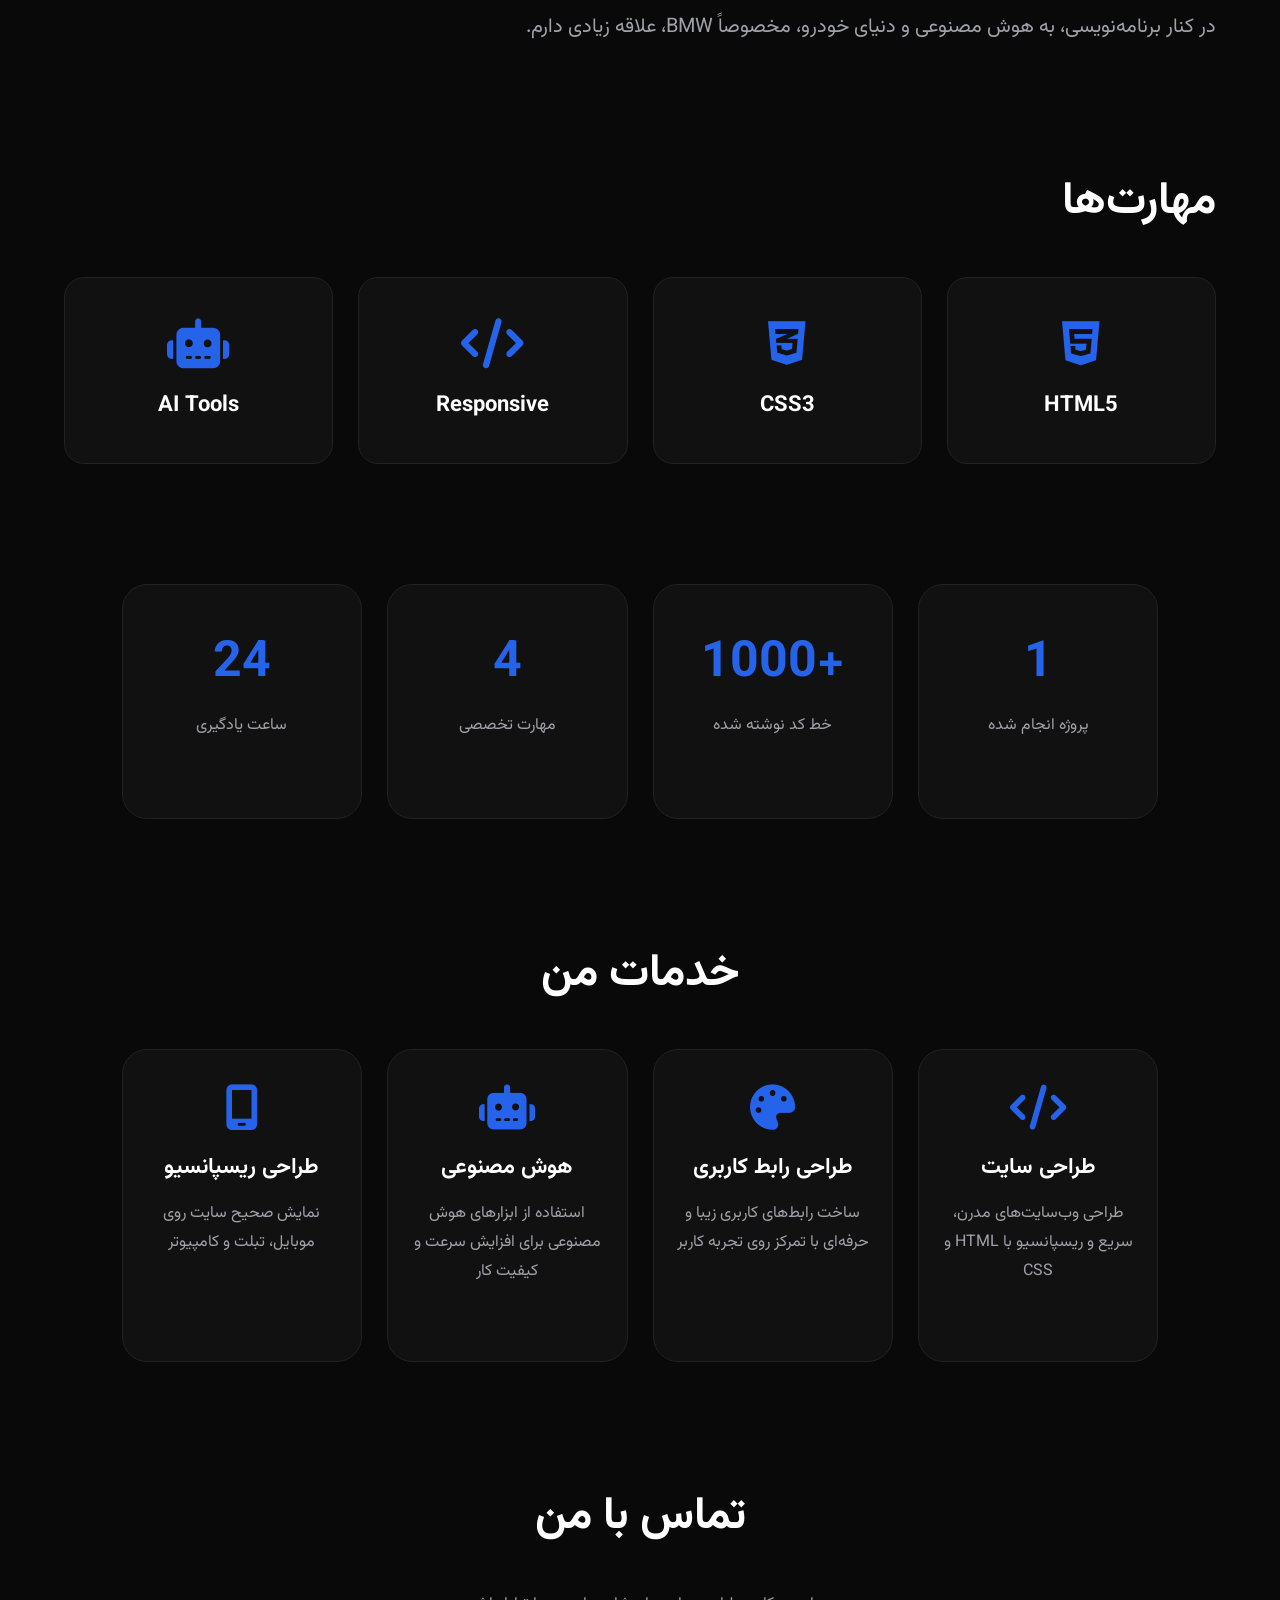
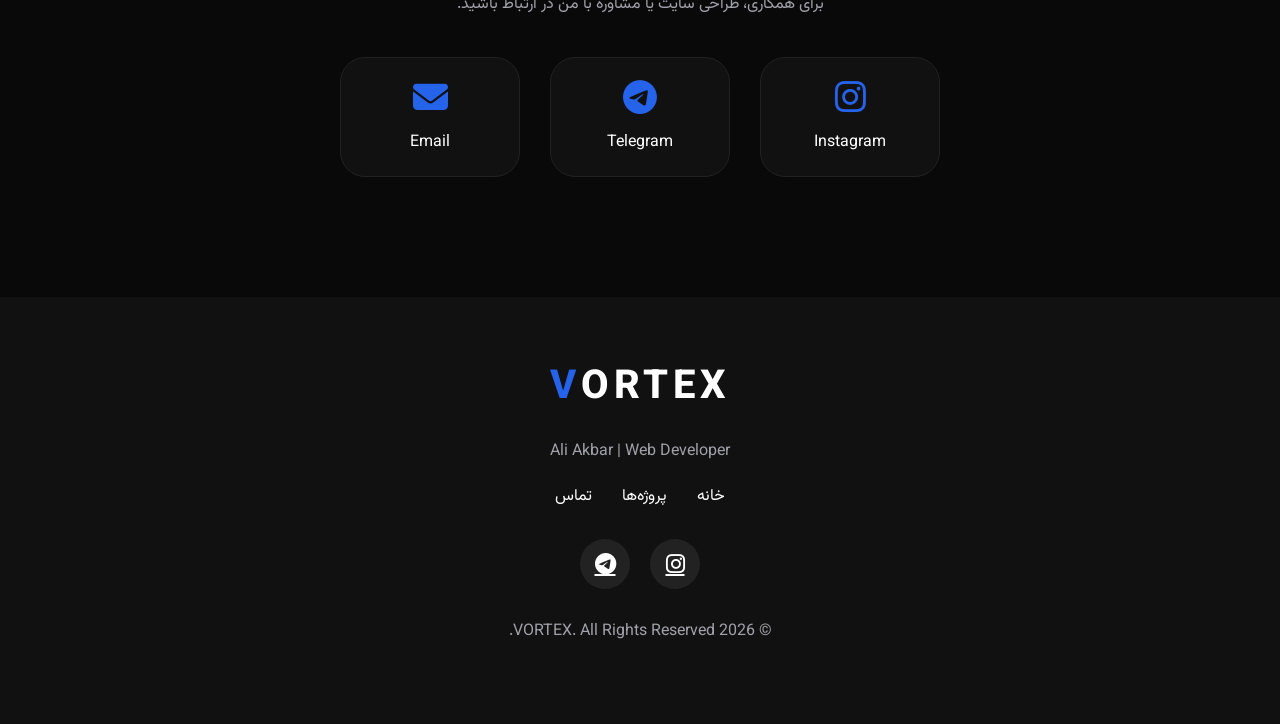
==== commit 7cb452a9: "Update index.html" ====
--- a/index.html
+++ b/index.html
@@ -59,21 +59,29 @@
 
 
     <!-- Header -->
-    <header>
-
-        <nav class="navbar">
-
-            <button id="language">
-                EN
-            </button>
-
-            <div class="logo">
-                VORTEX
-            </div>
-        </nav>
-<br>
-    </header>
-
+    
+<header>
+    <nav class="navbar">
+
+        <div class="patriot-number">
+            <span class="number-one">1</span>
+            <span class="number-nine">9</span>
+        </div>
+
+        <div class="patriot-text">
+            فرزند ایران و جان‌فدای میهن 🕊🤍
+        </div>
+
+        <div class="logo">
+            VORTEX
+        </div>
+
+        <button id="language">
+            EN
+        </button>
+
+    </nav>
+</header>
 
     <!-- Hero -->
     <section class="hero">
--- a/style.css
+++ b/style.css
@@ -92,10 +92,75 @@
     margin: auto;
 
     display: flex;
+    flex-direction: column;
     align-items: center;
-    justify-content: space-between;
-}
-
+    justify-content: center;
+    gap: 18px;
+}
+
+/* عدد 19 */
+.patriot-number {
+    display: flex;
+    direction: ltr;
+    align-items: center;
+    justify-content: center;
+    height: 210px;
+    font-family: Georgia, serif;
+    font-weight: 900;
+    line-height: 1;
+}
+
+.number-one {
+    font-size: 190px;
+    color: #e5e5e5;
+    z-index: 2;
+}
+
+.number-nine {
+    font-size: 190px;
+    margin-left: -35px;
+    background: linear-gradient(
+        155deg,
+        #dedede 0%,
+        #dedede 46%,
+        #ed101b 47%,
+        #ed101b 100%
+    );
+
+    -webkit-background-clip: text;
+    background-clip: text;
+    color: transparent;
+}
+
+/* شعار ایران */
+.patriot-text {
+    color: #e5e5e5;
+    font-size: 20px;
+    font-weight: 700;
+    text-align: center;
+    margin-top: -5px;
+}
+
+/* لوگو */
+.logo {
+    font-size: 38px;
+    font-weight: 900;
+    letter-spacing: 8px;
+    color: white;
+    margin-top: 5px;
+}
+
+/* دکمه زبان */
+#language {
+    padding: 12px 30px;
+    border: 1px solid #2563eb;
+    border-radius: 18px;
+    background: #111;
+    color: white;
+    font-size: 17px;
+    font-weight: bold;
+    cursor: pointer;
+}
 
 /* ==========================
    LOGO
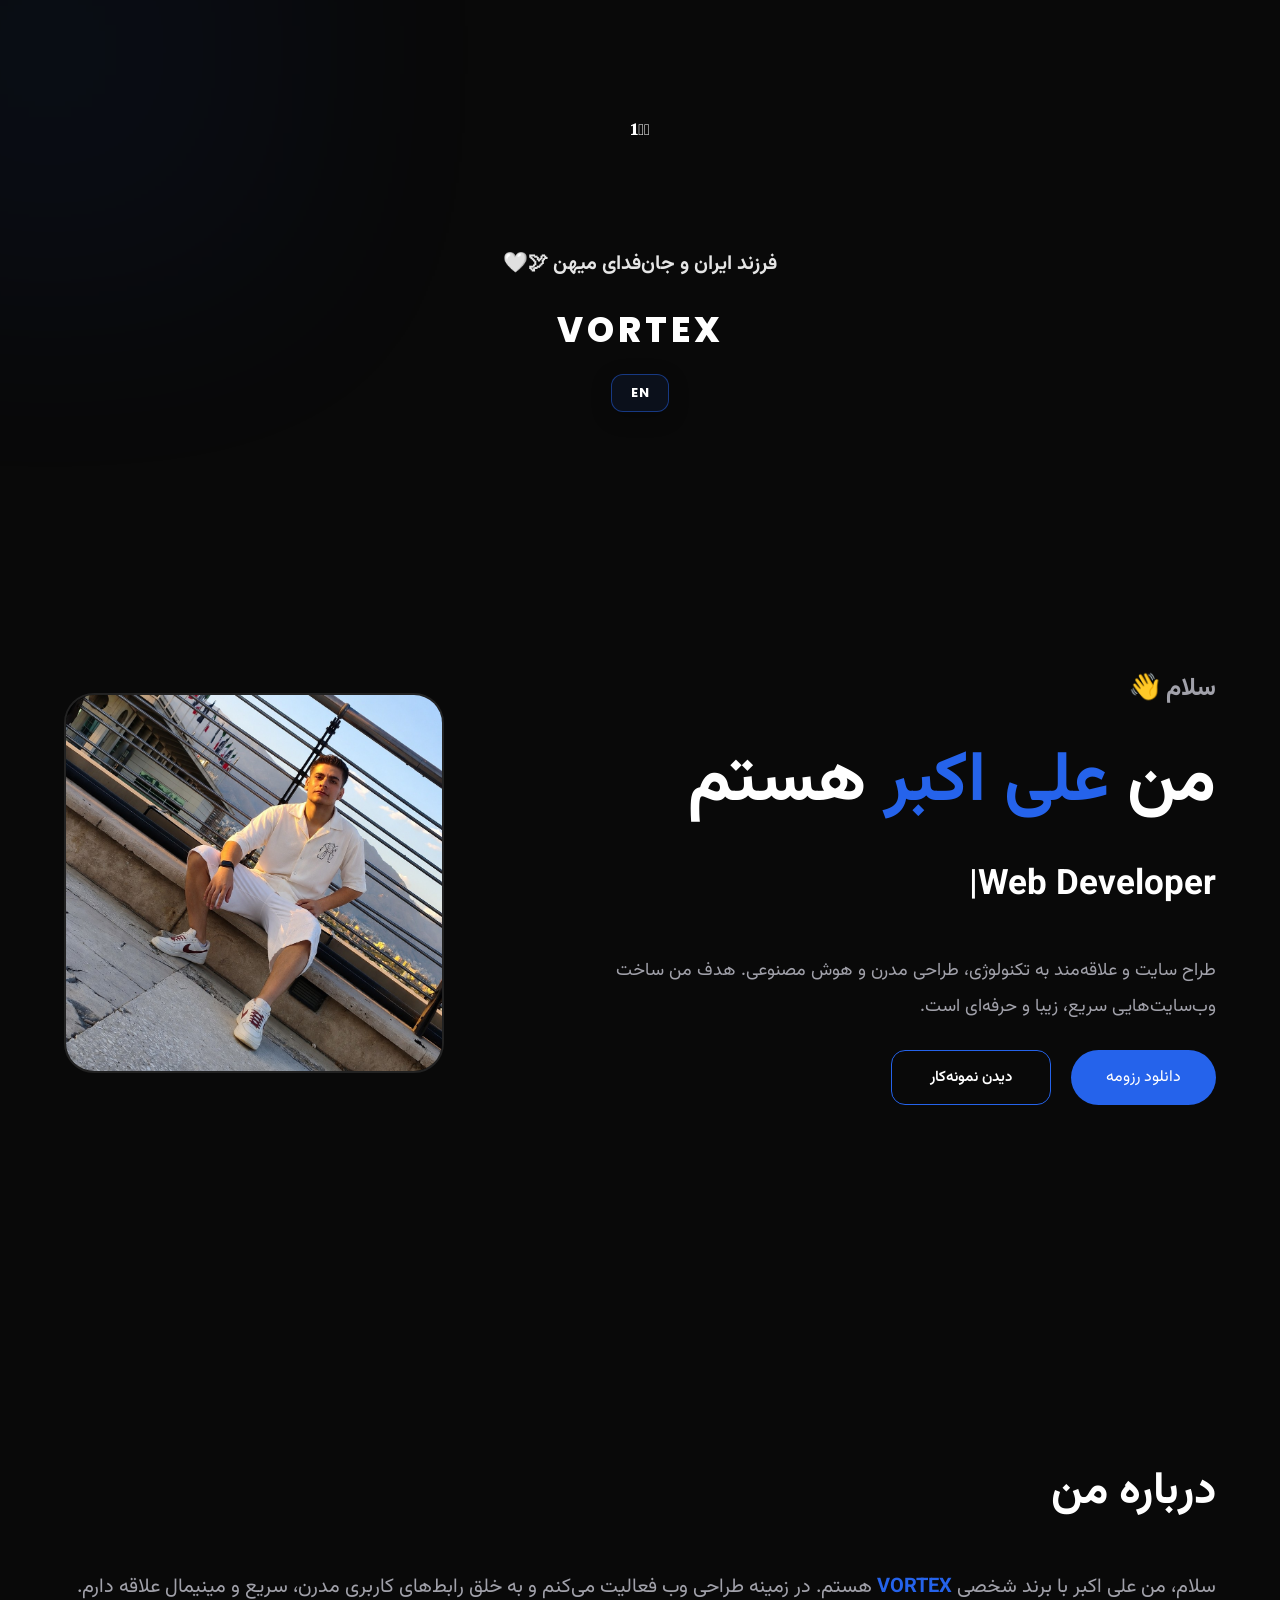
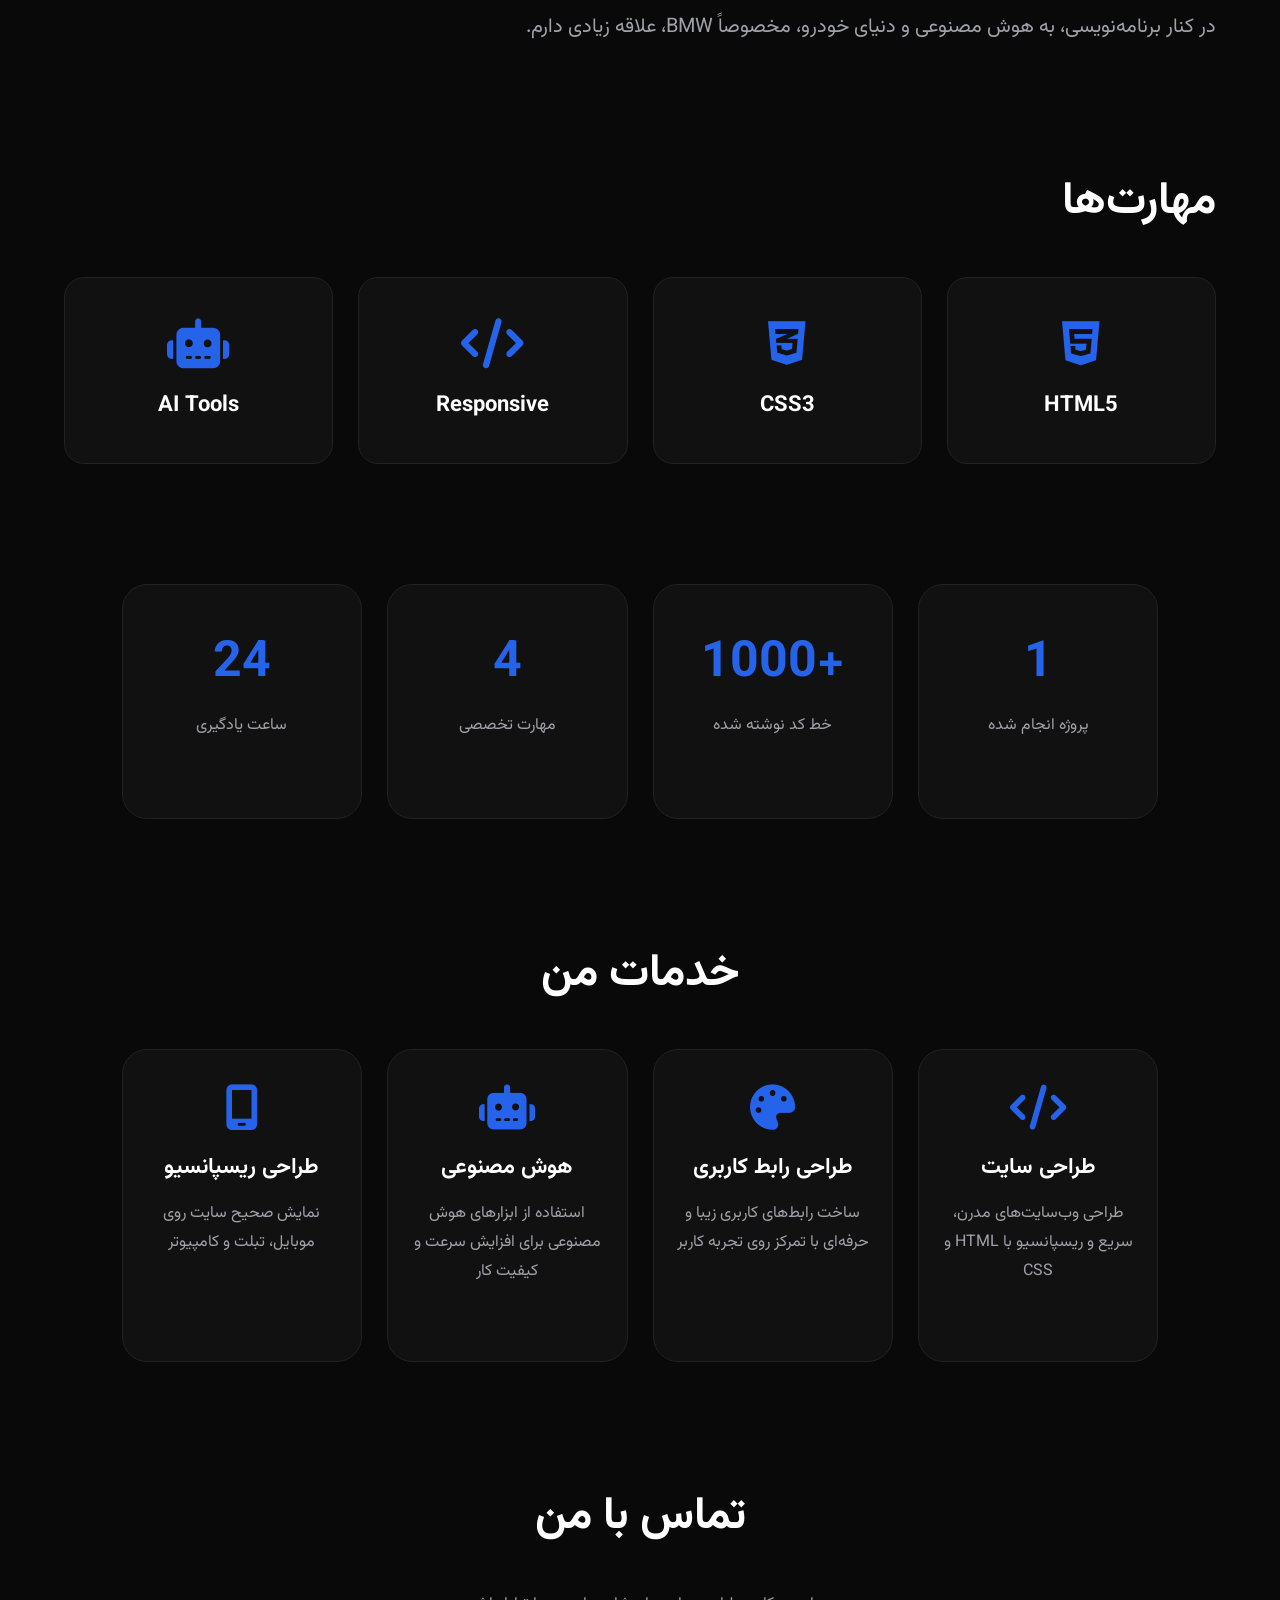
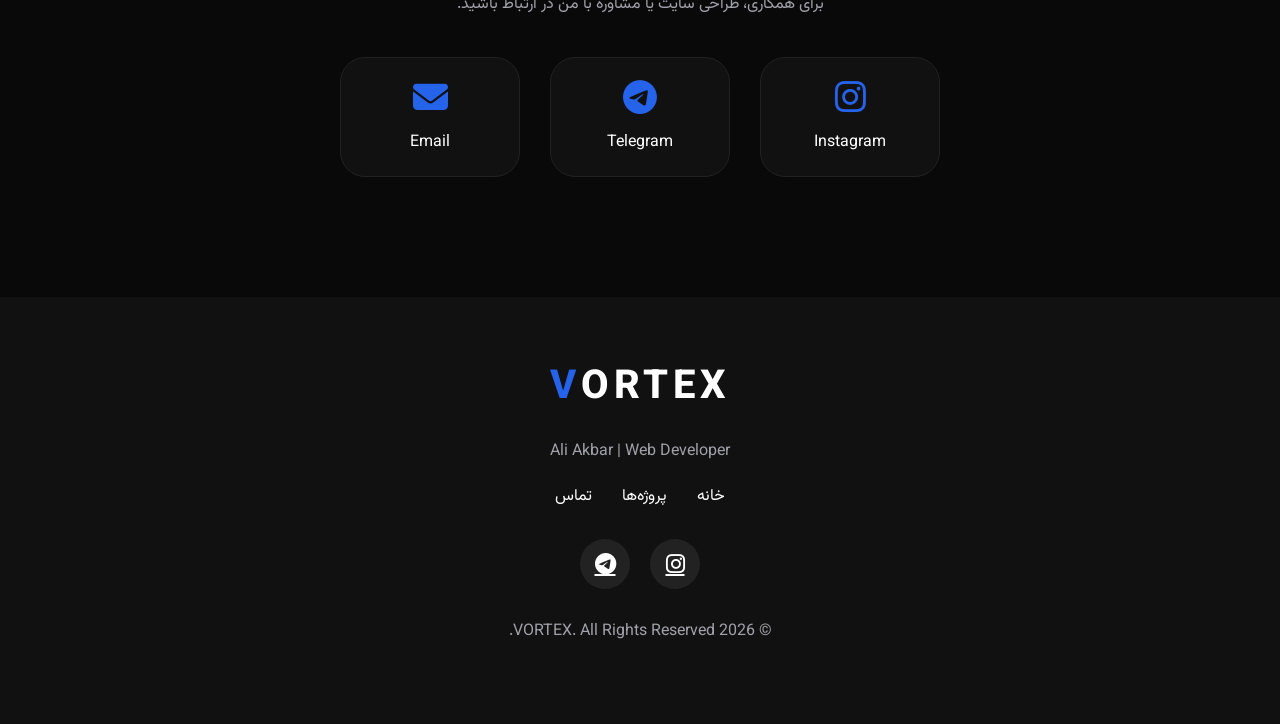
==== commit e41d93a2: "Update index.html" ====
--- a/index.html
+++ b/index.html
@@ -63,10 +63,7 @@
 <header>
     <nav class="navbar">
 
-        <div class="patriot-number">
-            <span class="number-one">1</span>
-            <span class="number-nine">9</span>
-        </div>
+    <div class="patriot-number">𝟏𝟖᪹</div>
 
         <div class="patriot-text">
             فرزند ایران و جان‌فدای میهن 🕊🤍
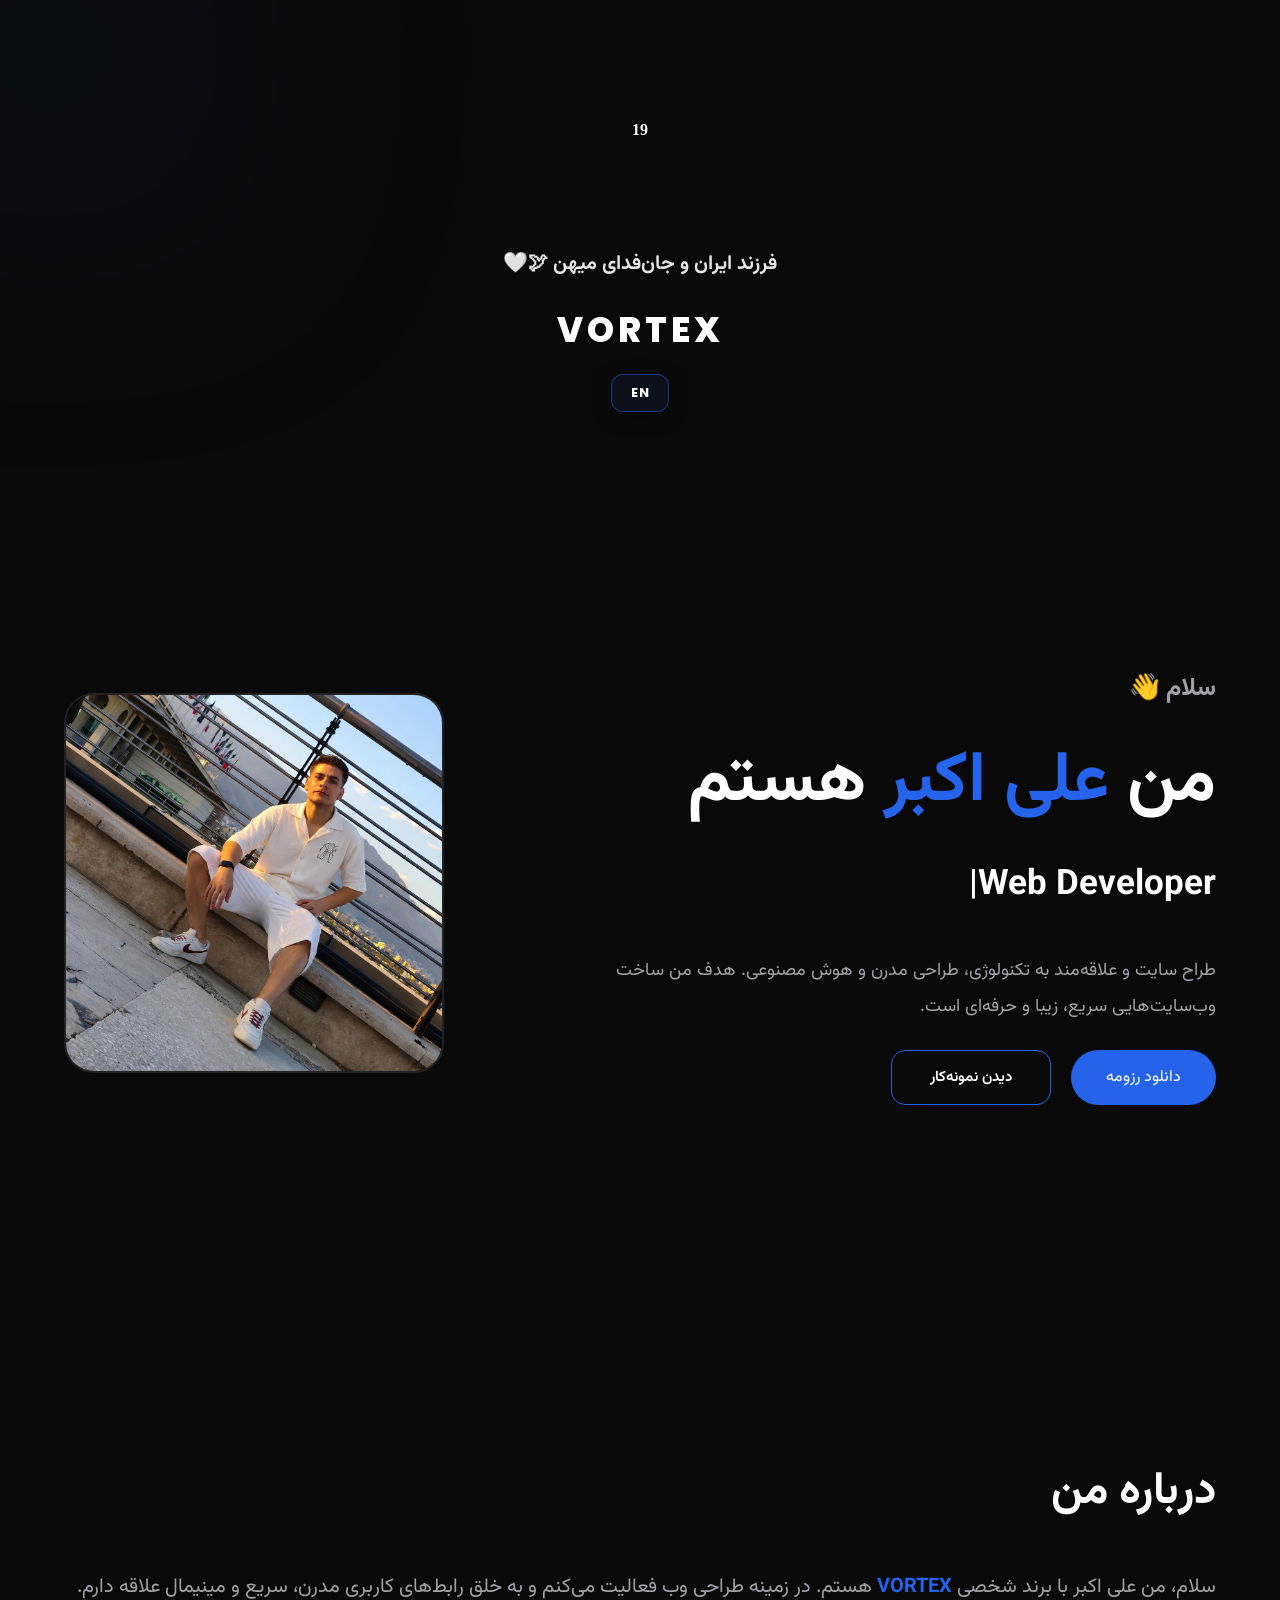
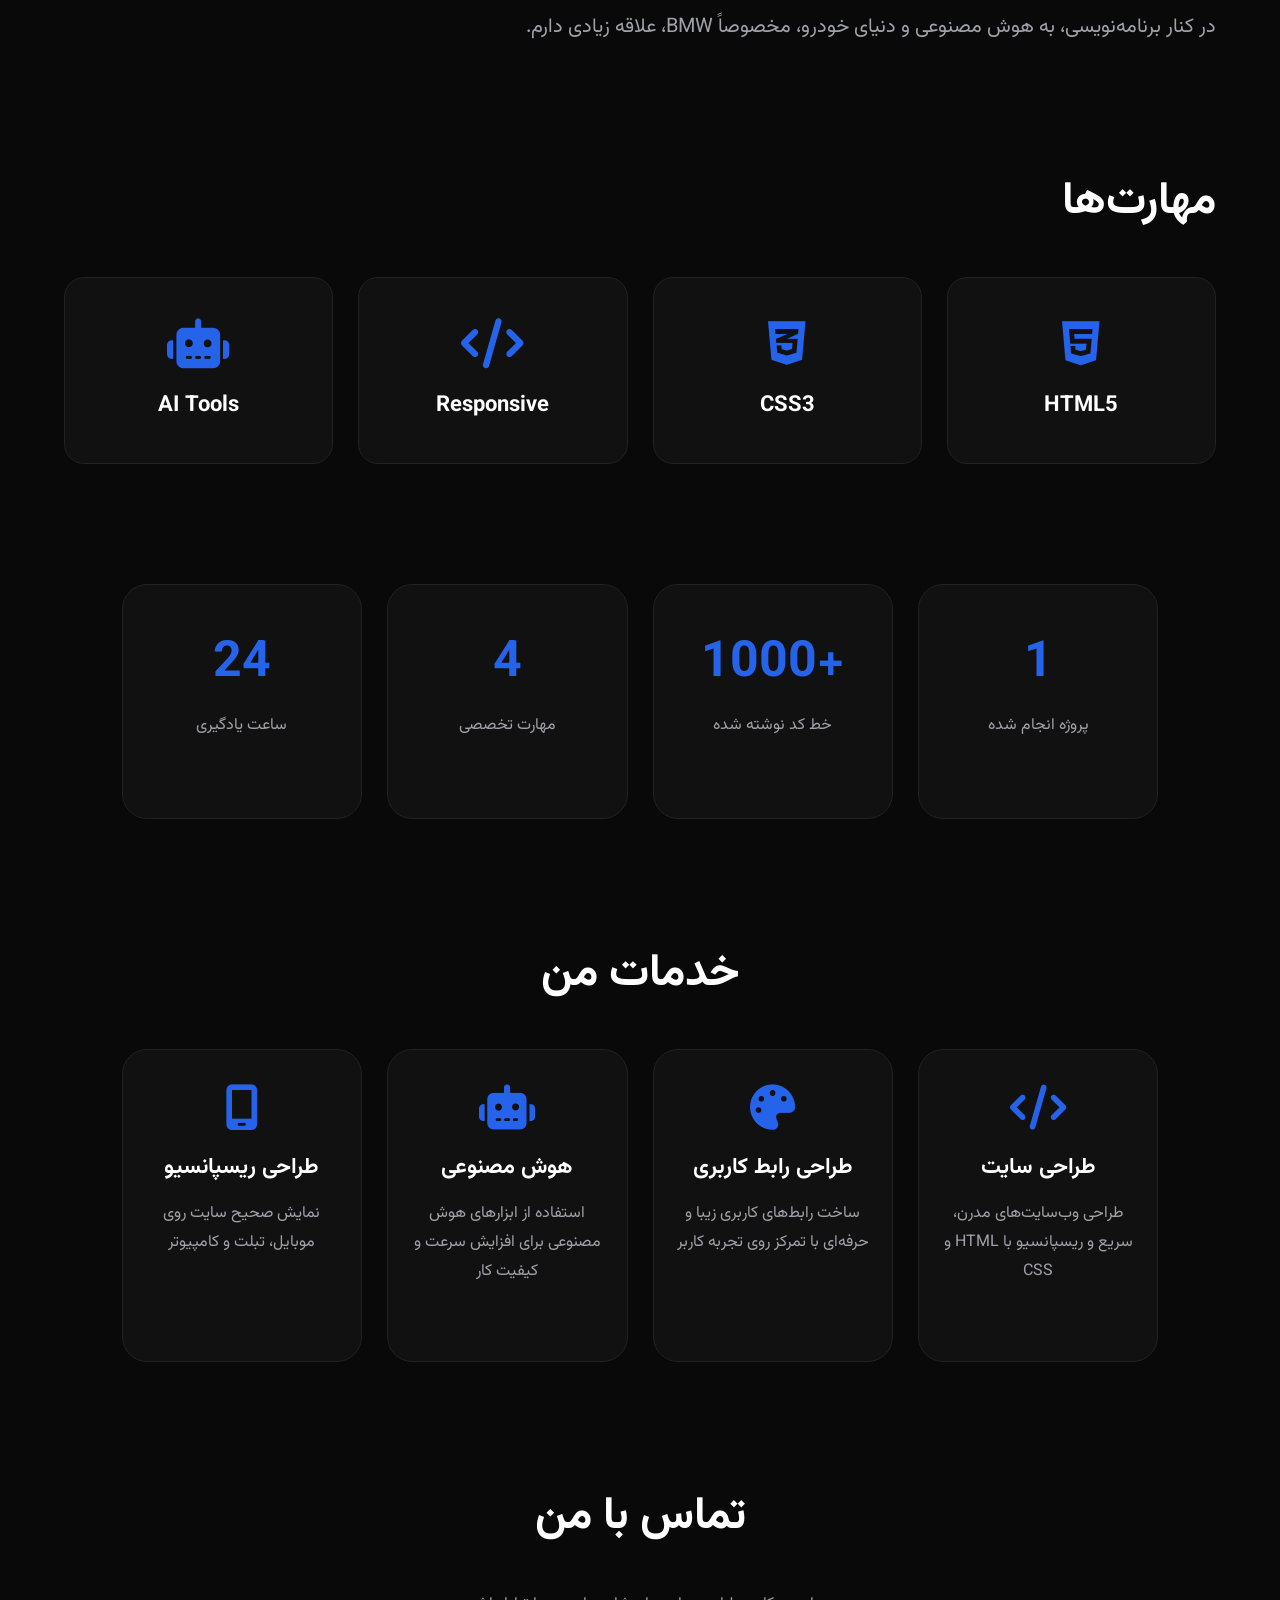
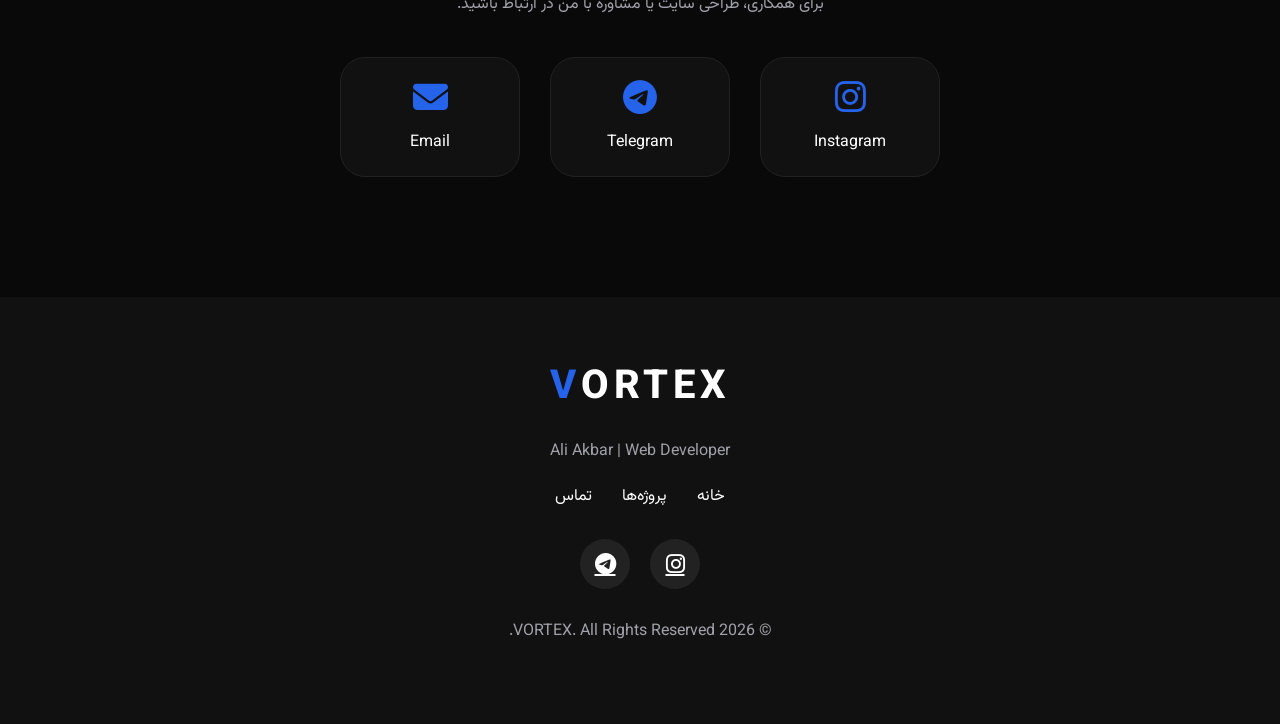
==== commit b7dc5390: "Update index.html" ====
--- a/index.html
+++ b/index.html
@@ -63,7 +63,10 @@
 <header>
     <nav class="navbar">
 
-    <div class="patriot-number">𝟏𝟖᪹</div>
+    <div class="patriot-number">
+    <span class="one">1</span>
+    <span class="nine">9</span>
+    </div>
 
         <div class="patriot-text">
             فرزند ایران و جان‌فدای میهن 🕊🤍
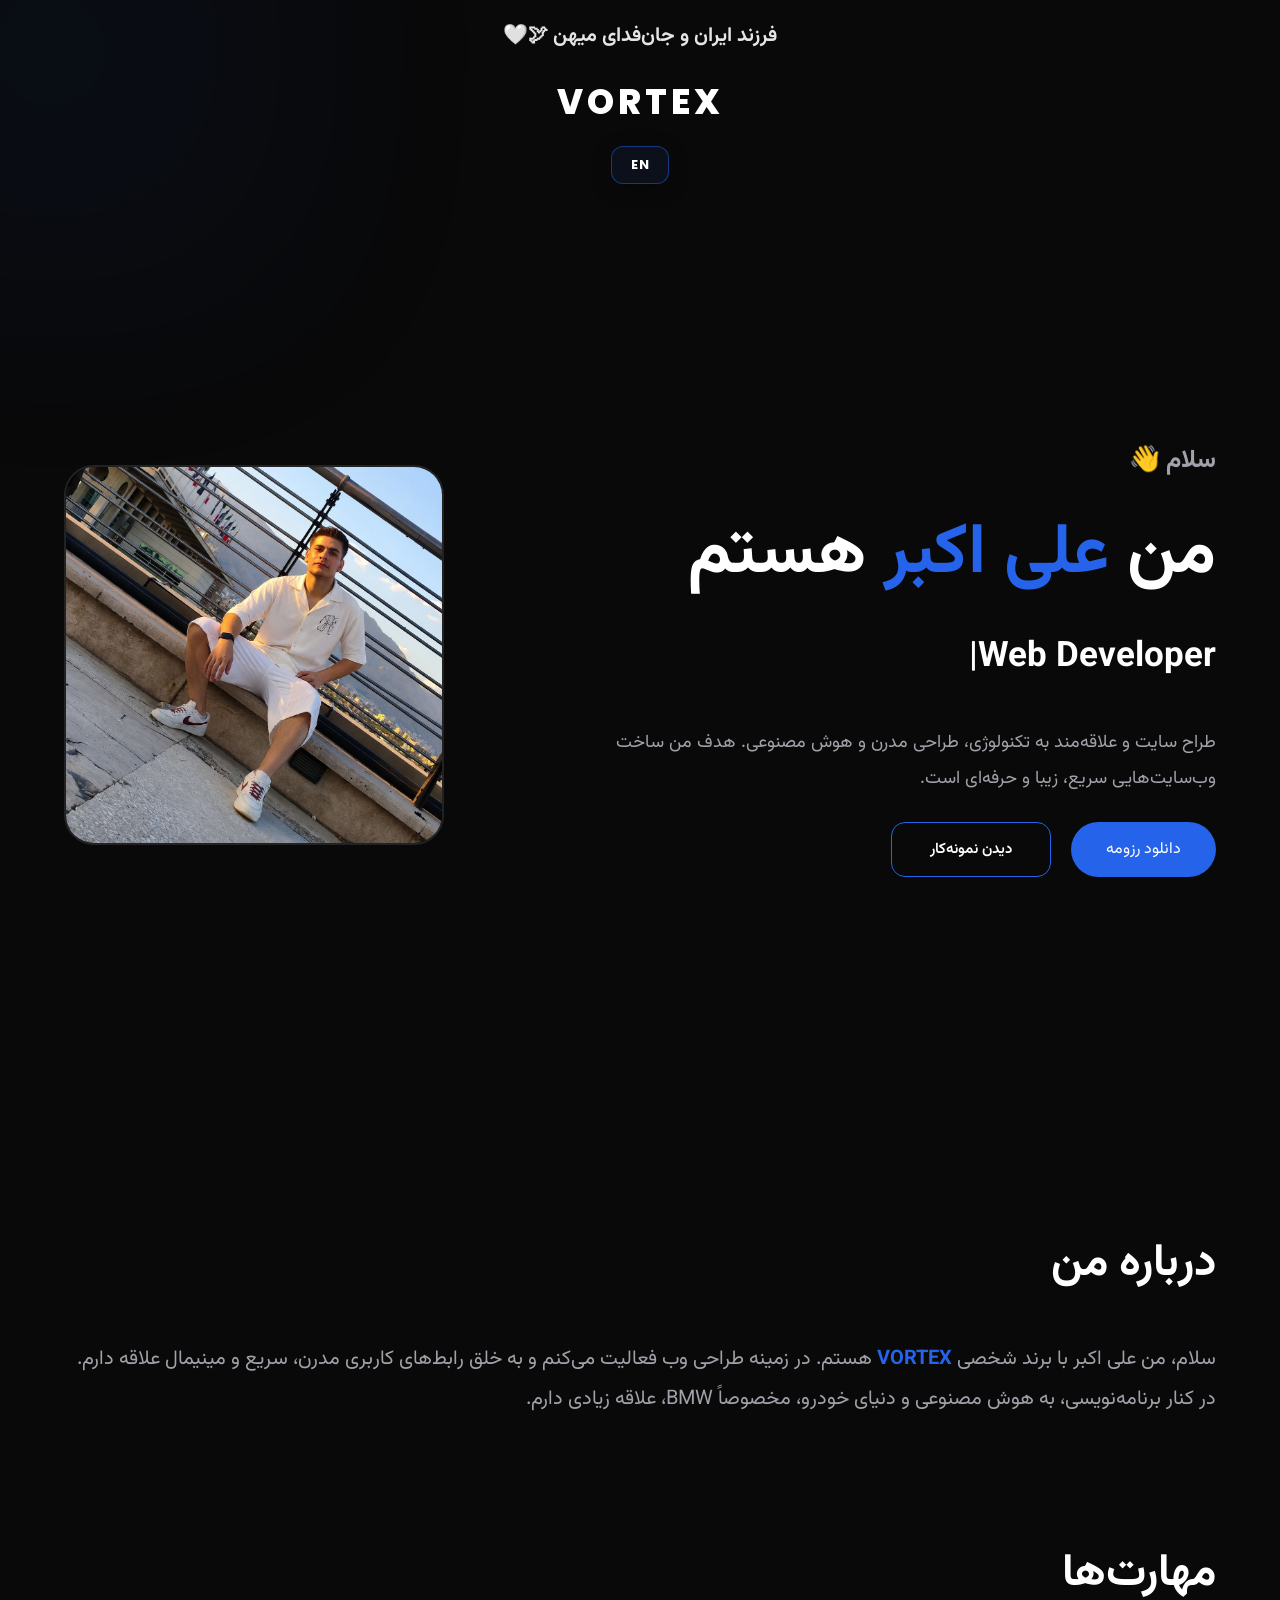
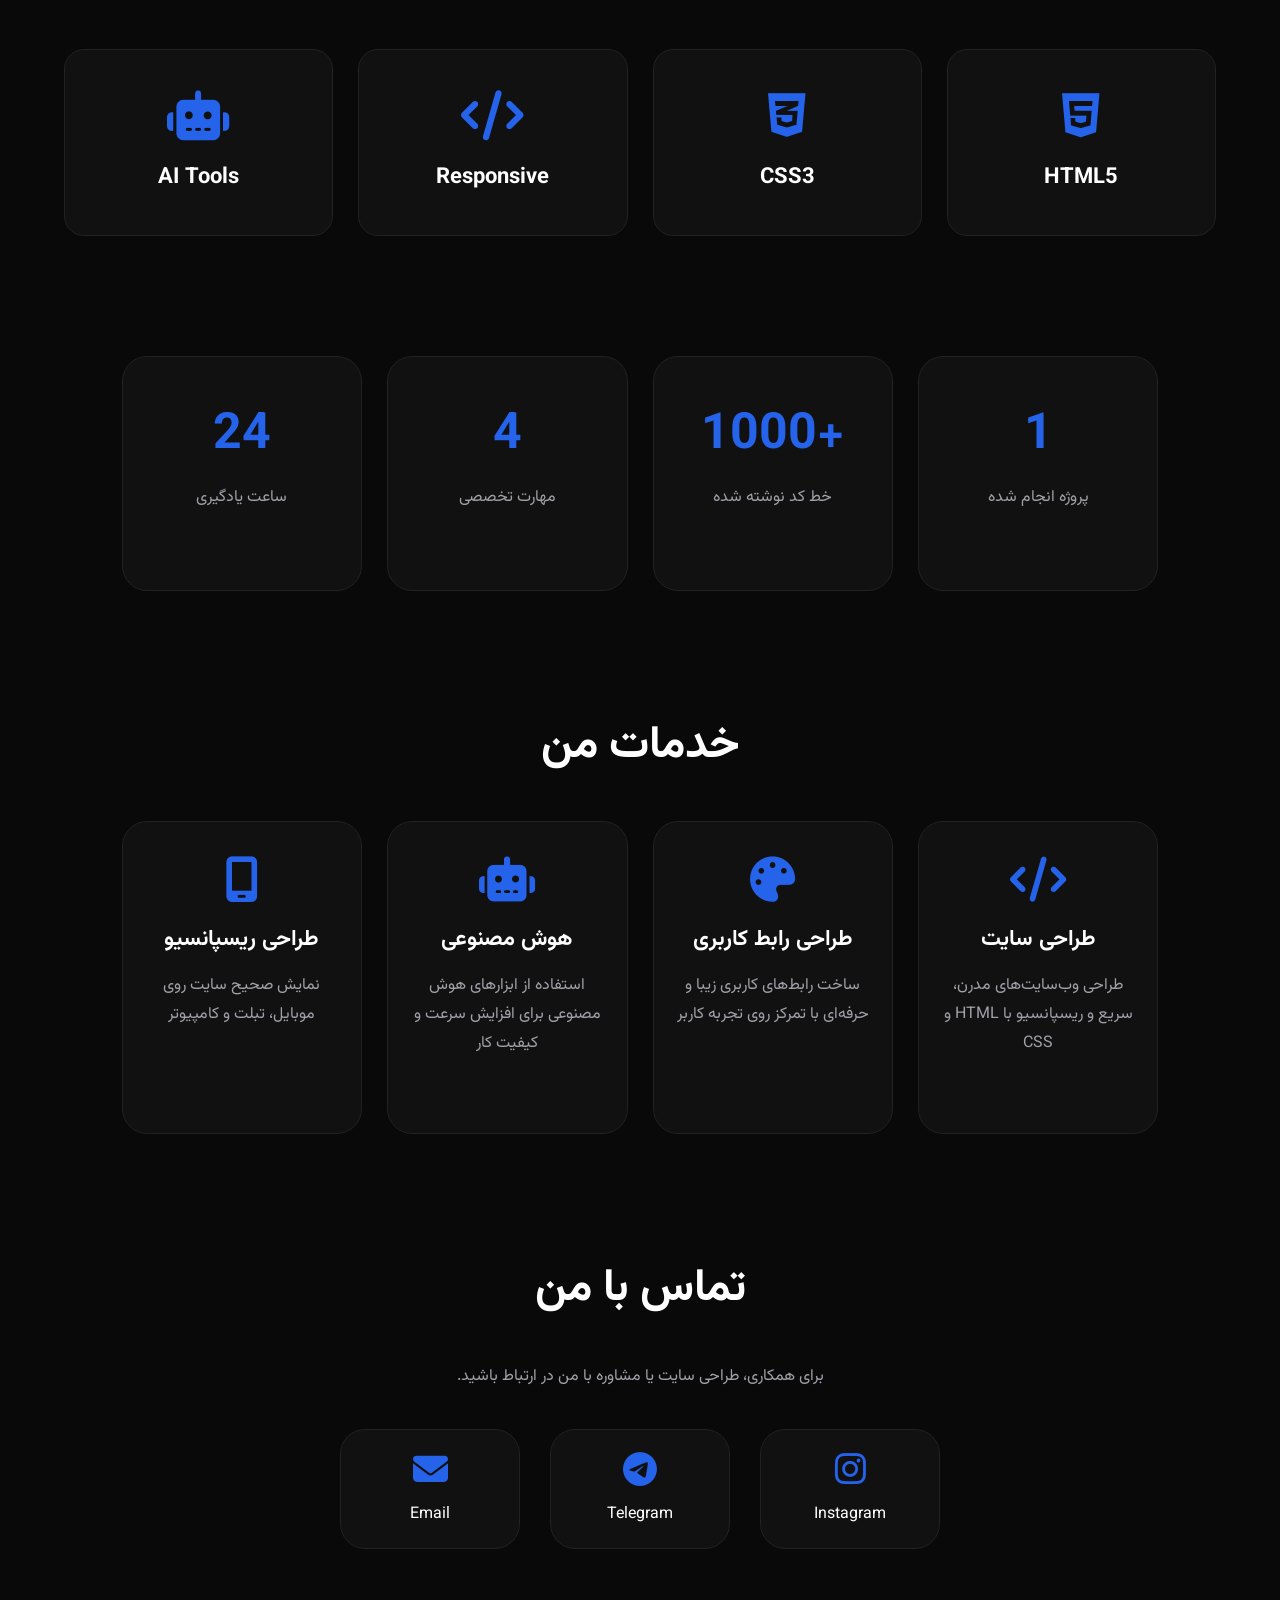
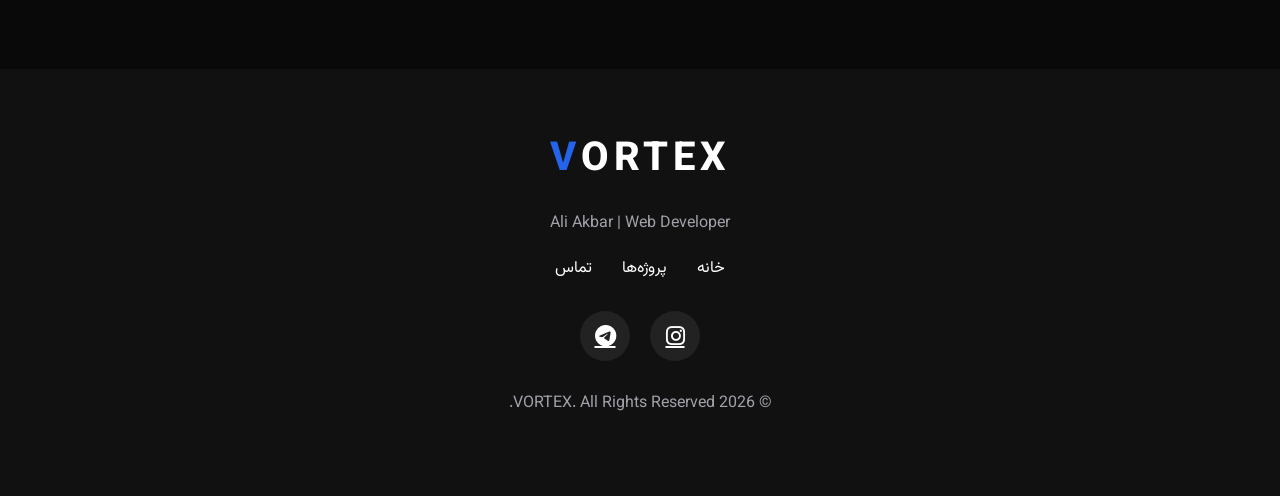
==== commit 65e6df5e: "Update index.html" ====
--- a/index.html
+++ b/index.html
@@ -62,11 +62,6 @@
     
 <header>
     <nav class="navbar">
-
-    <div class="patriot-number">
-    <span class="one">1</span>
-    <span class="nine">9</span>
-    </div>
 
         <div class="patriot-text">
             فرزند ایران و جان‌فدای میهن 🕊🤍
--- a/style.css
+++ b/style.css
@@ -1454,3 +1454,6 @@
 .buttons .projects-btn:active {
     transform: translateY(-1px) !important;
 }
+
+
+        
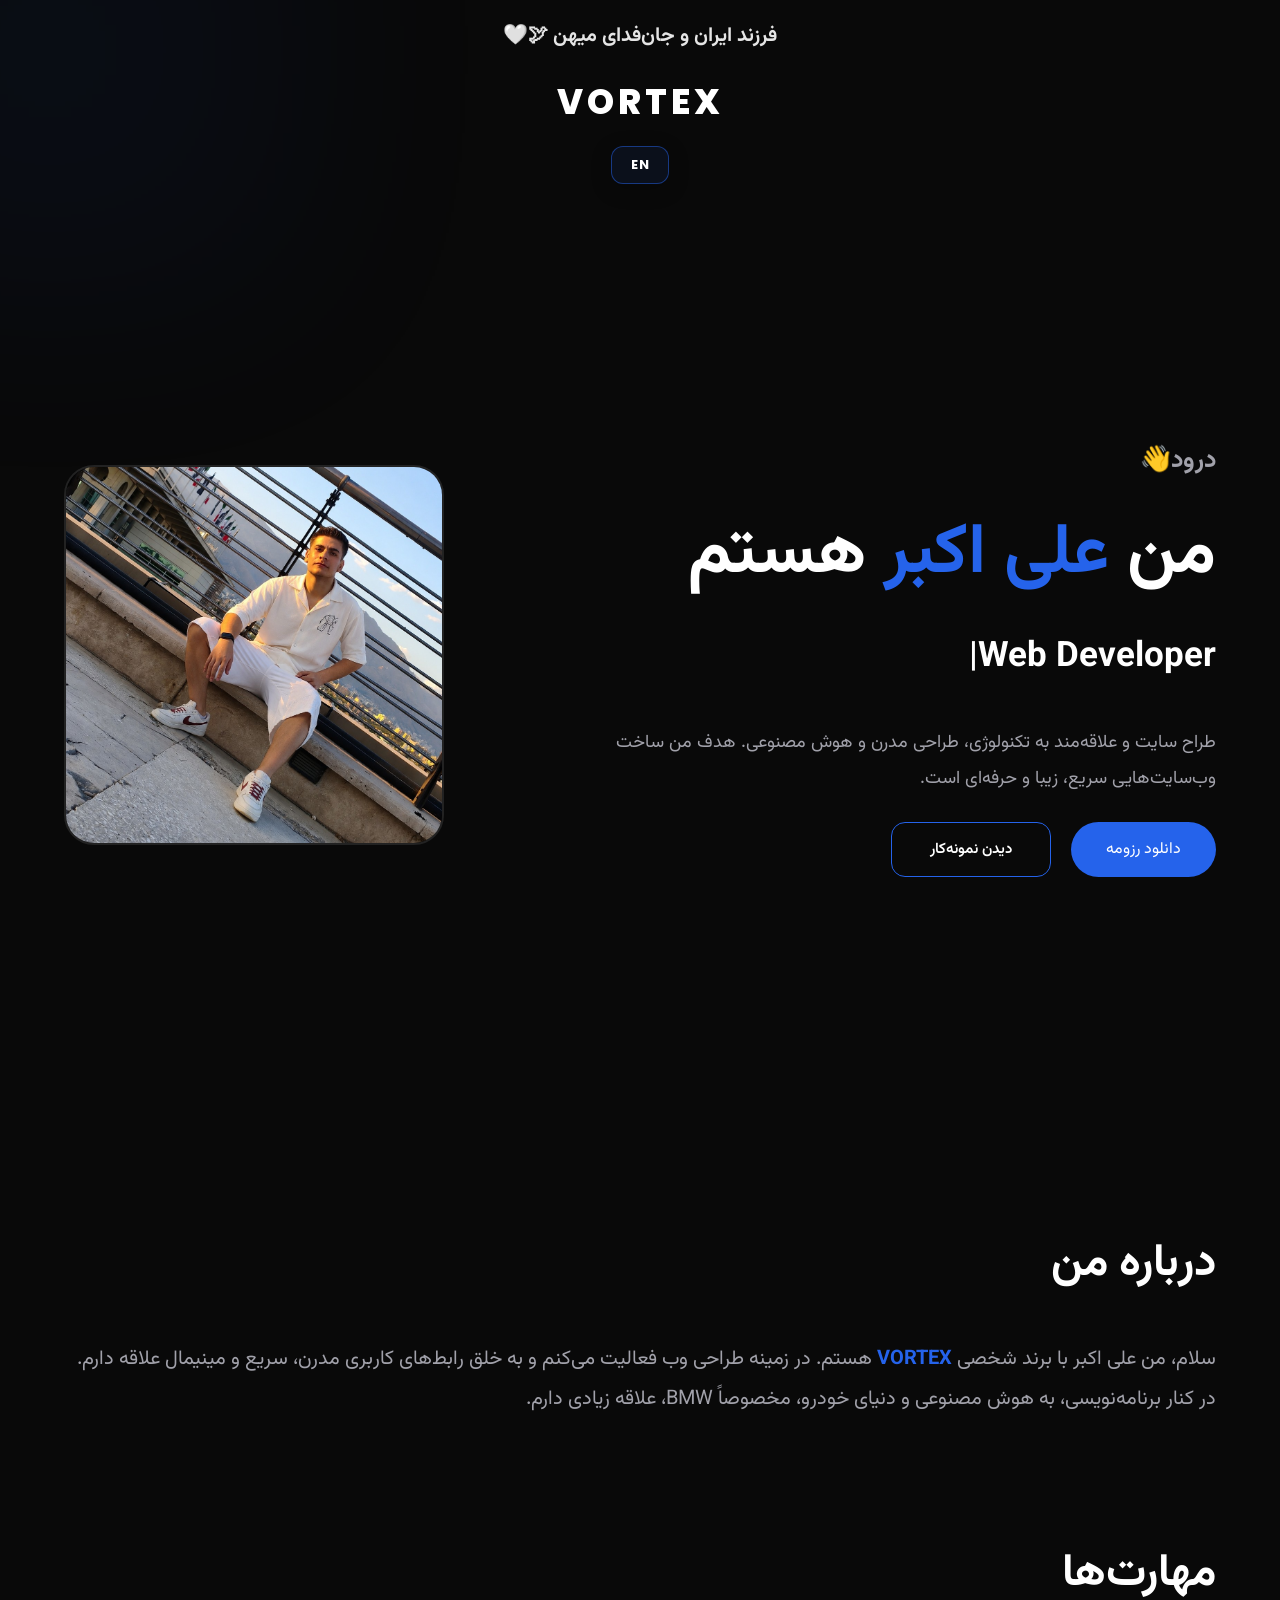
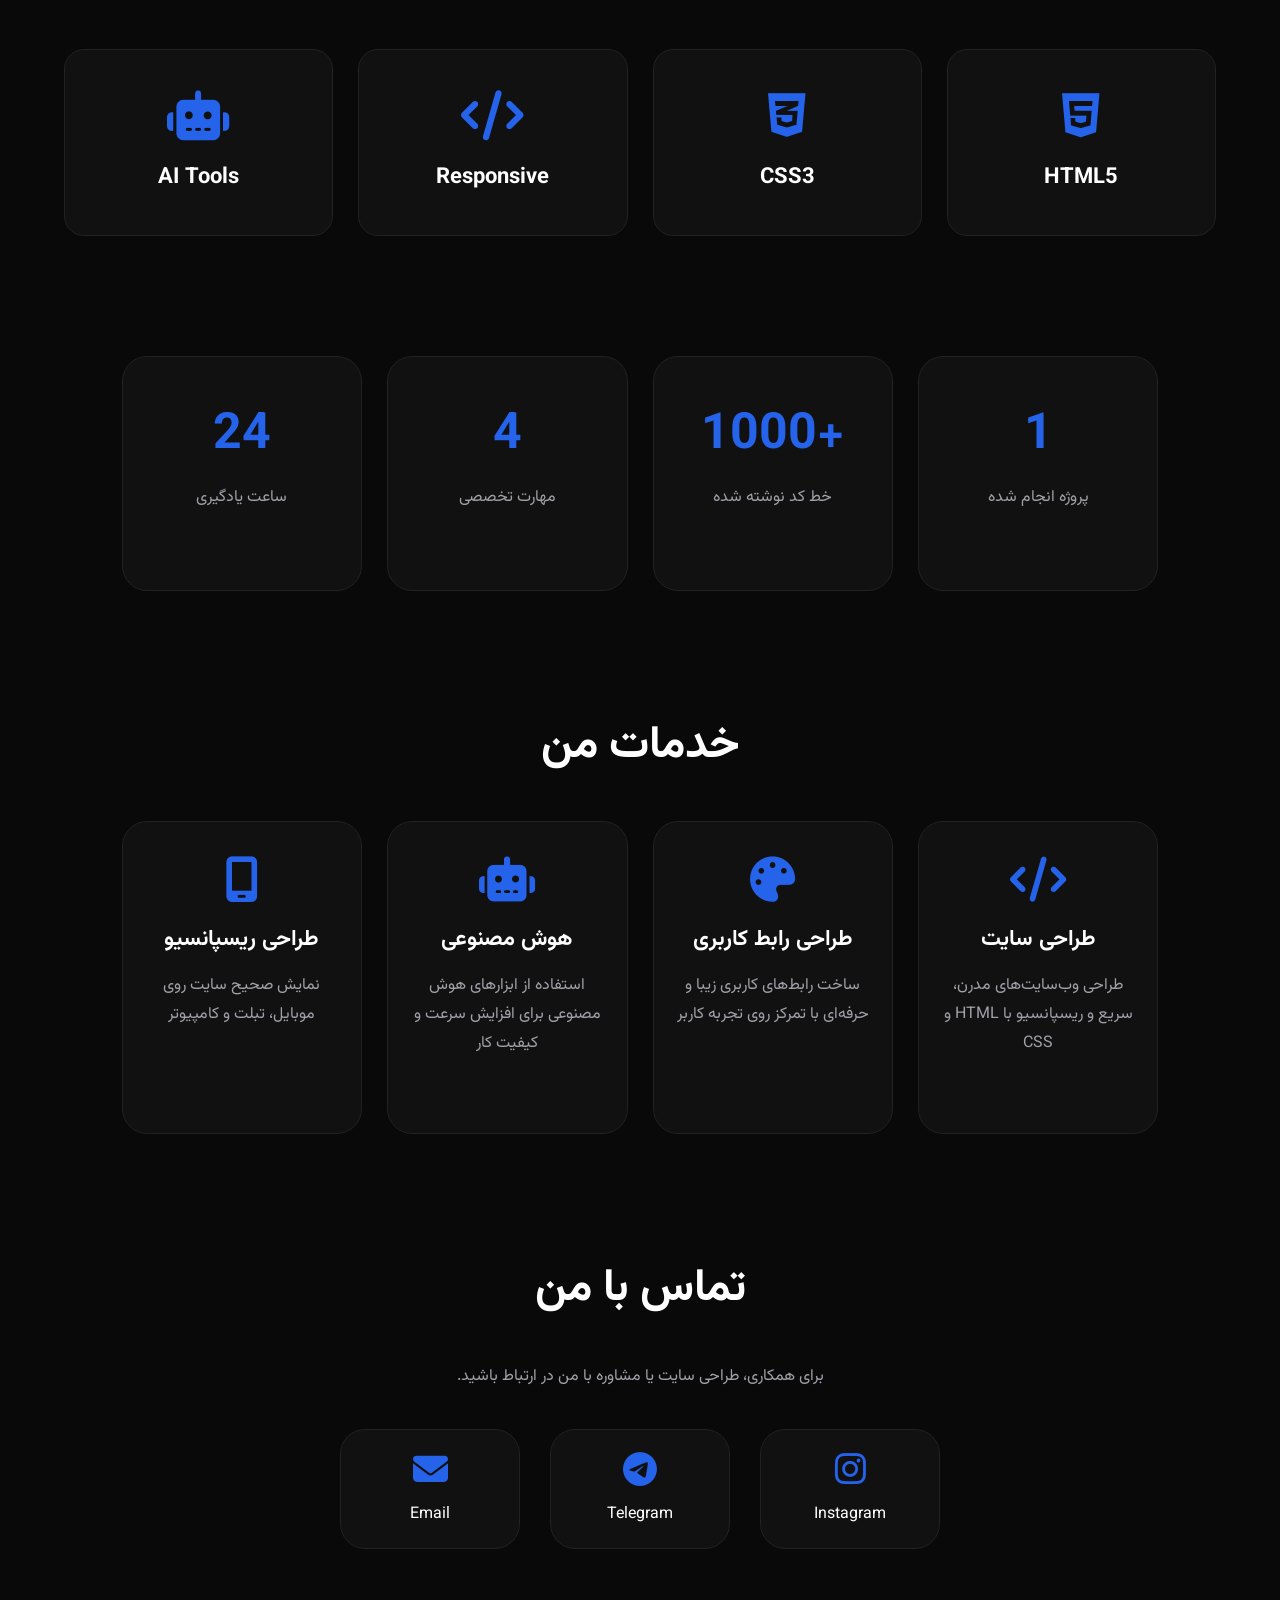
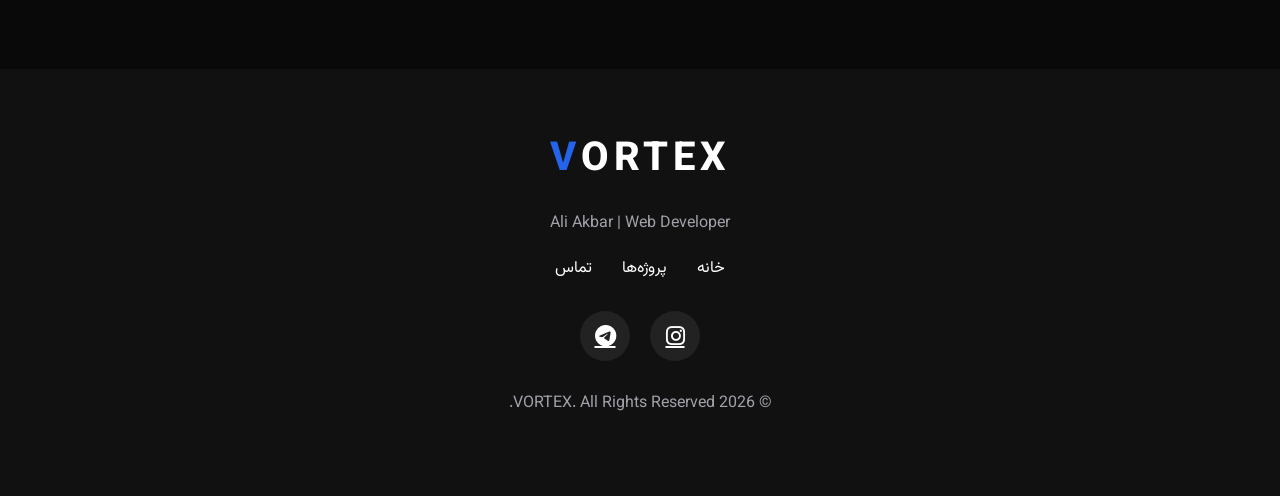
==== commit 20061415: "Update index.html" ====
--- a/index.html
+++ b/index.html
@@ -84,7 +84,7 @@
         <div class="hero-text">
 
             <h3>
-                سلام 👋
+             درود👋
             </h3>
 
             <h1>
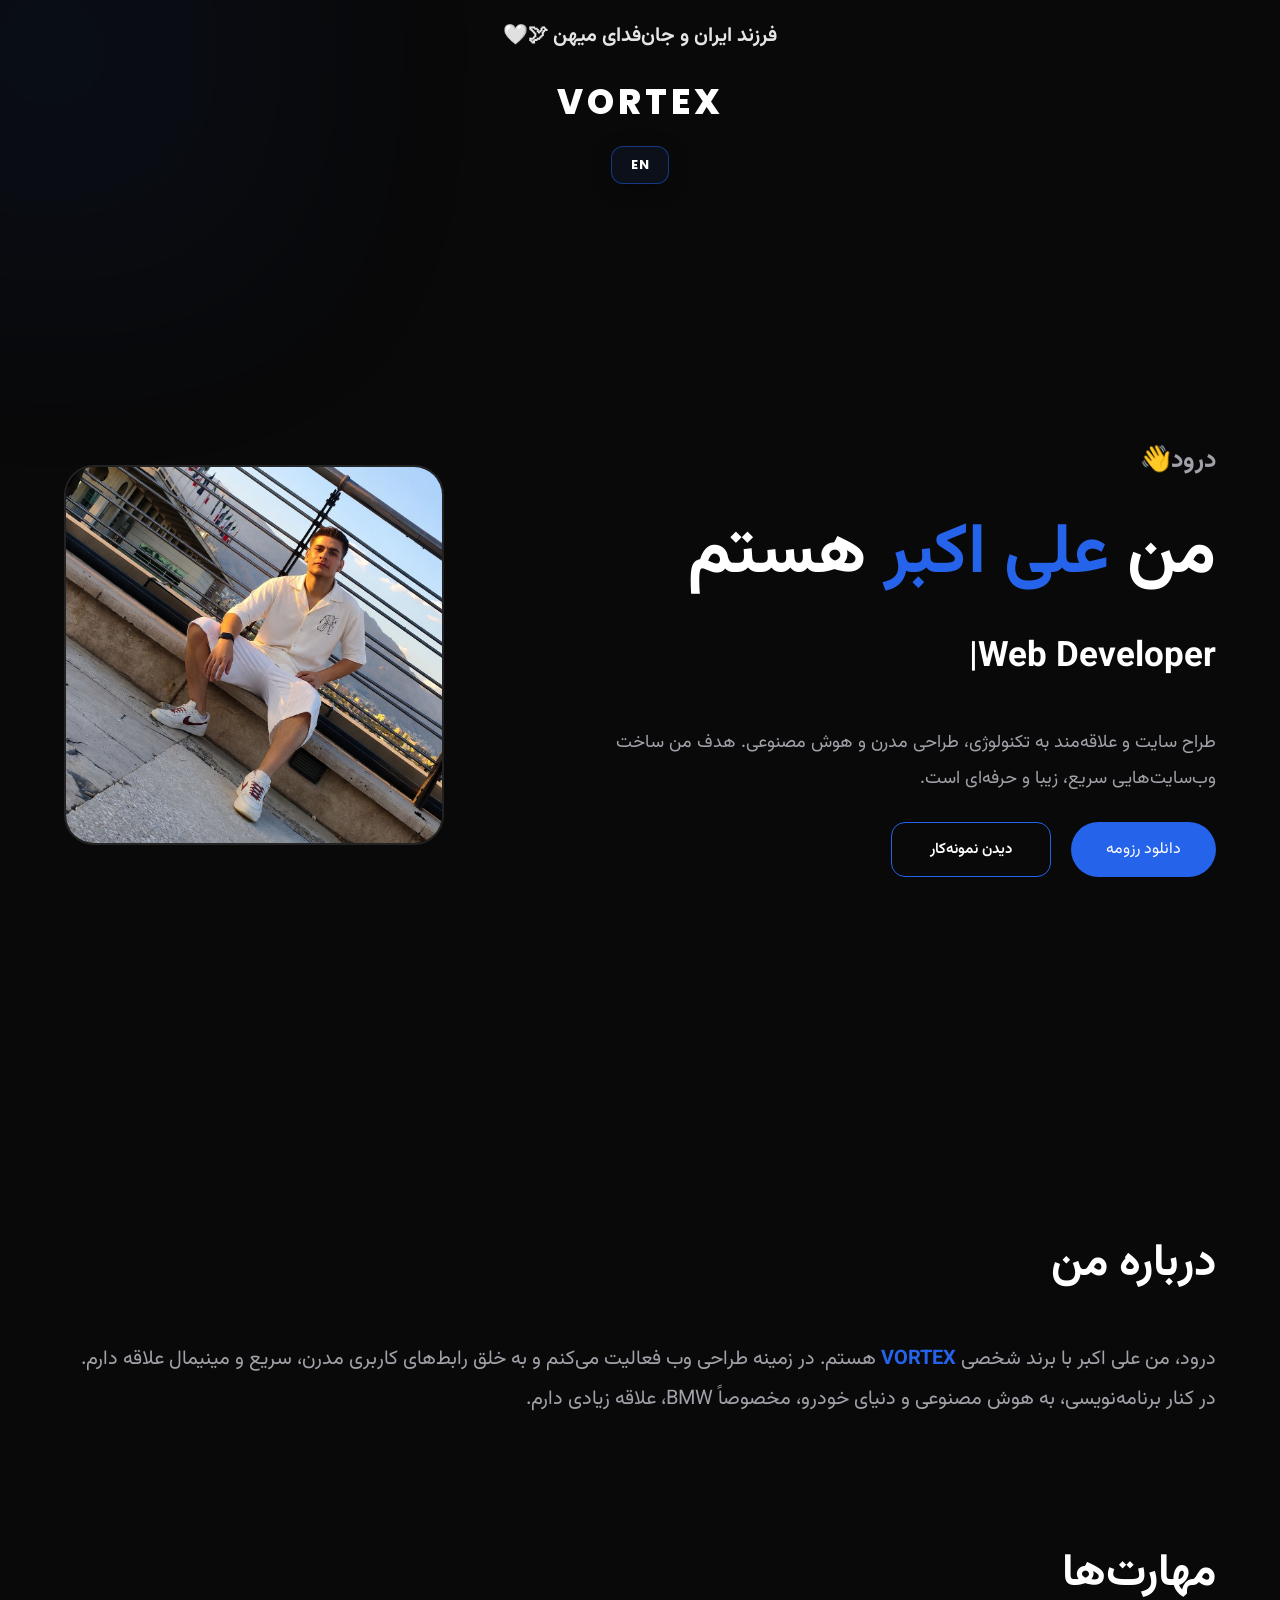
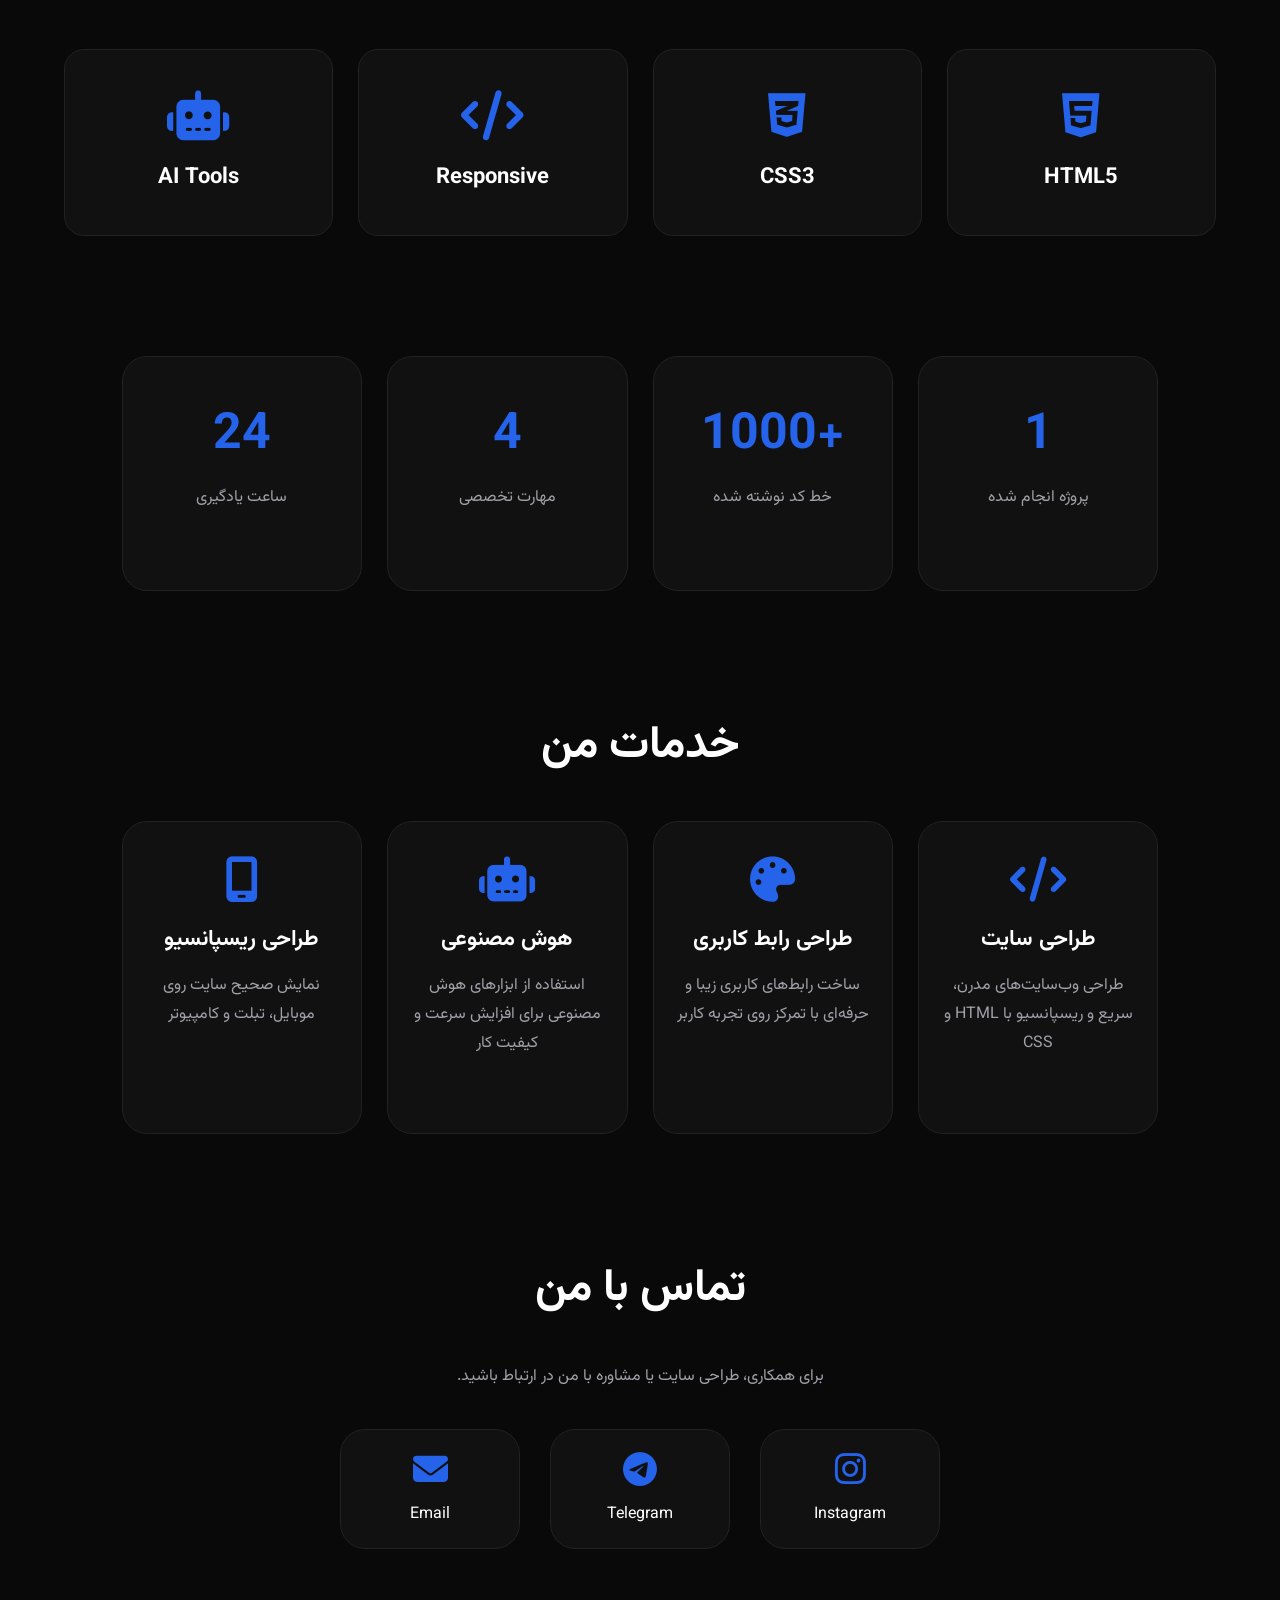
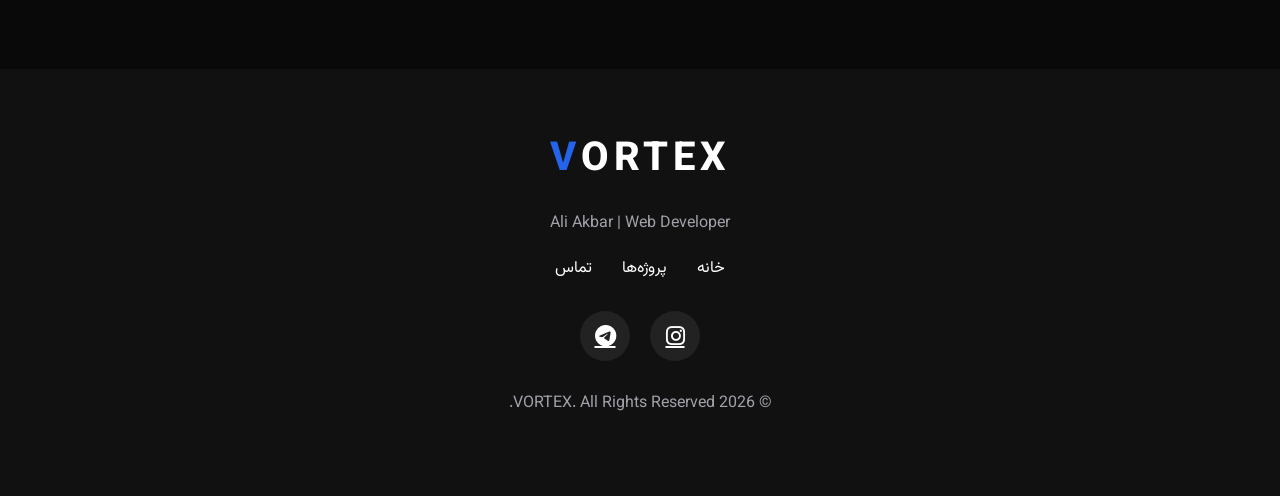
==== commit fd3dfd4f: "Update index.html" ====
--- a/index.html
+++ b/index.html
@@ -132,7 +132,7 @@
         </h2>
 
         <p>
-            سلام، من علی اکبر با برند شخصی
+            درود، من علی اکبر با برند شخصی
             <strong>VORTEX</strong>
             هستم.
 
